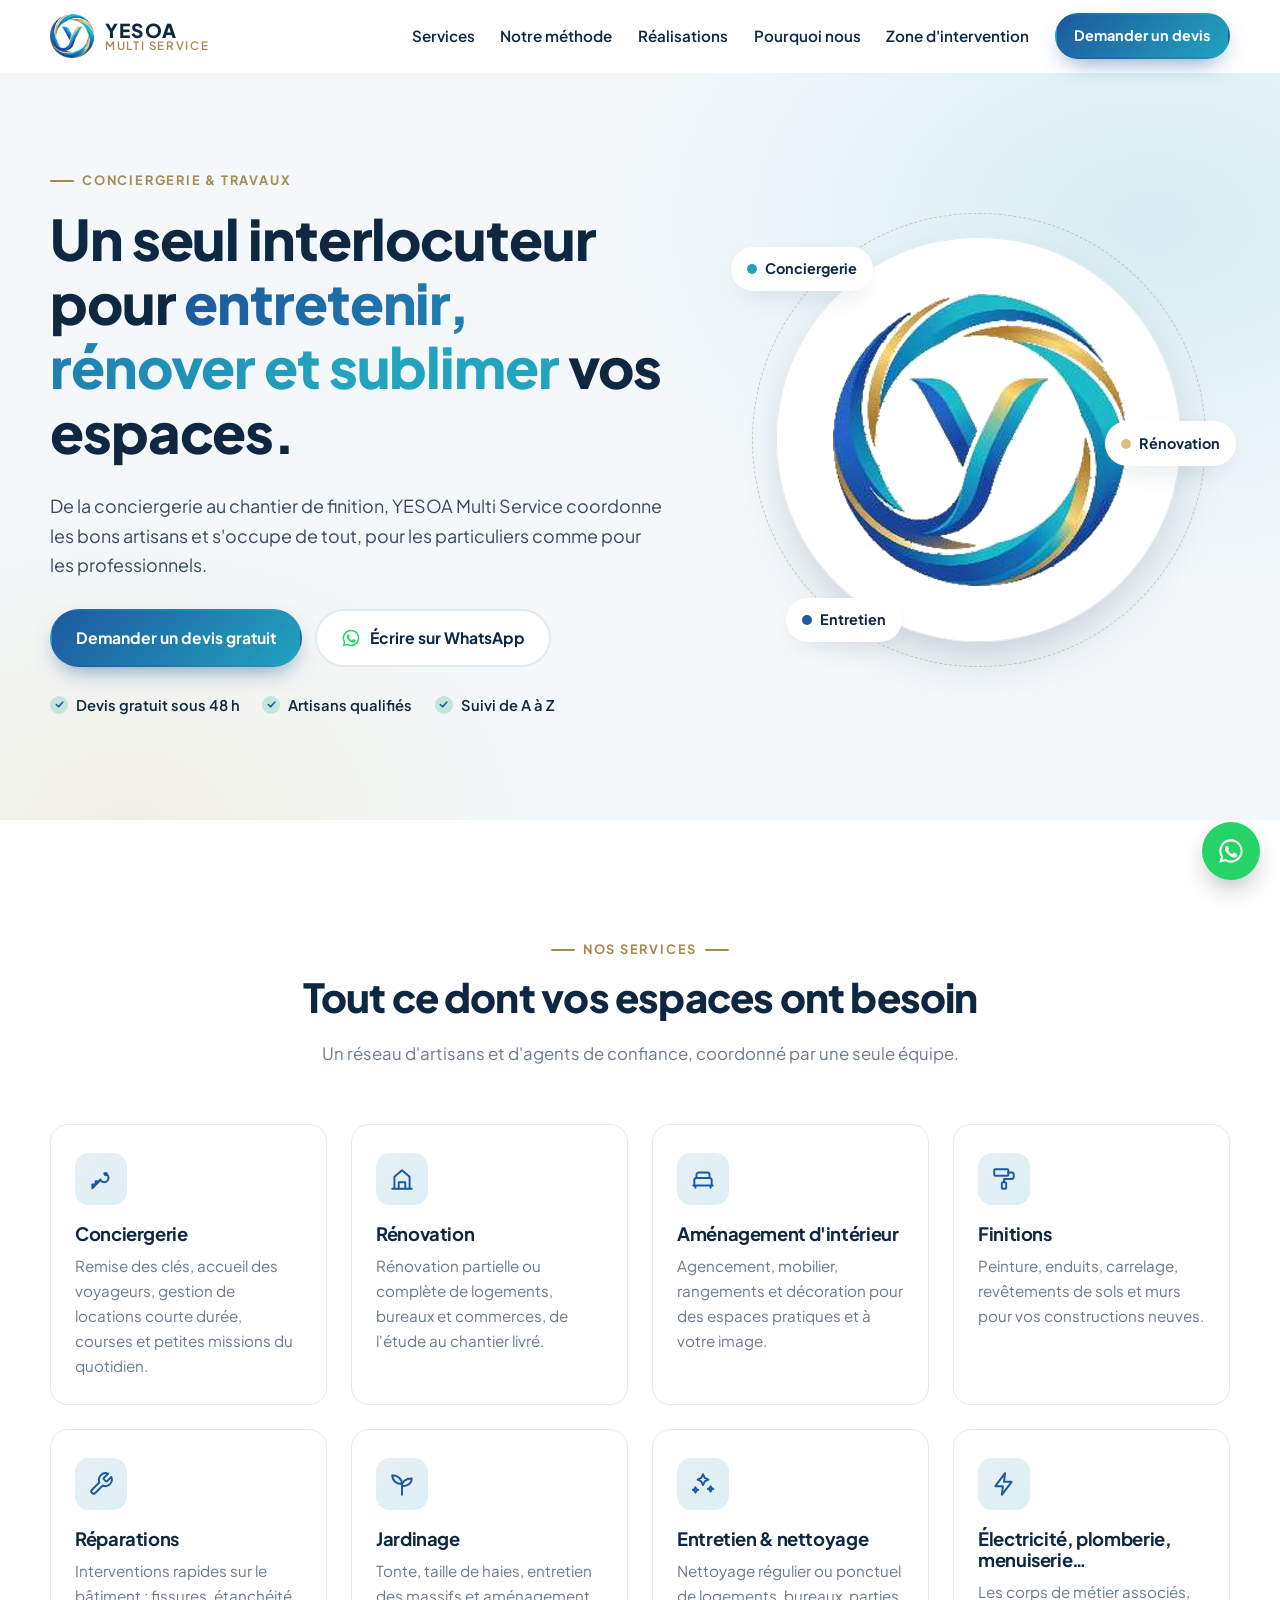
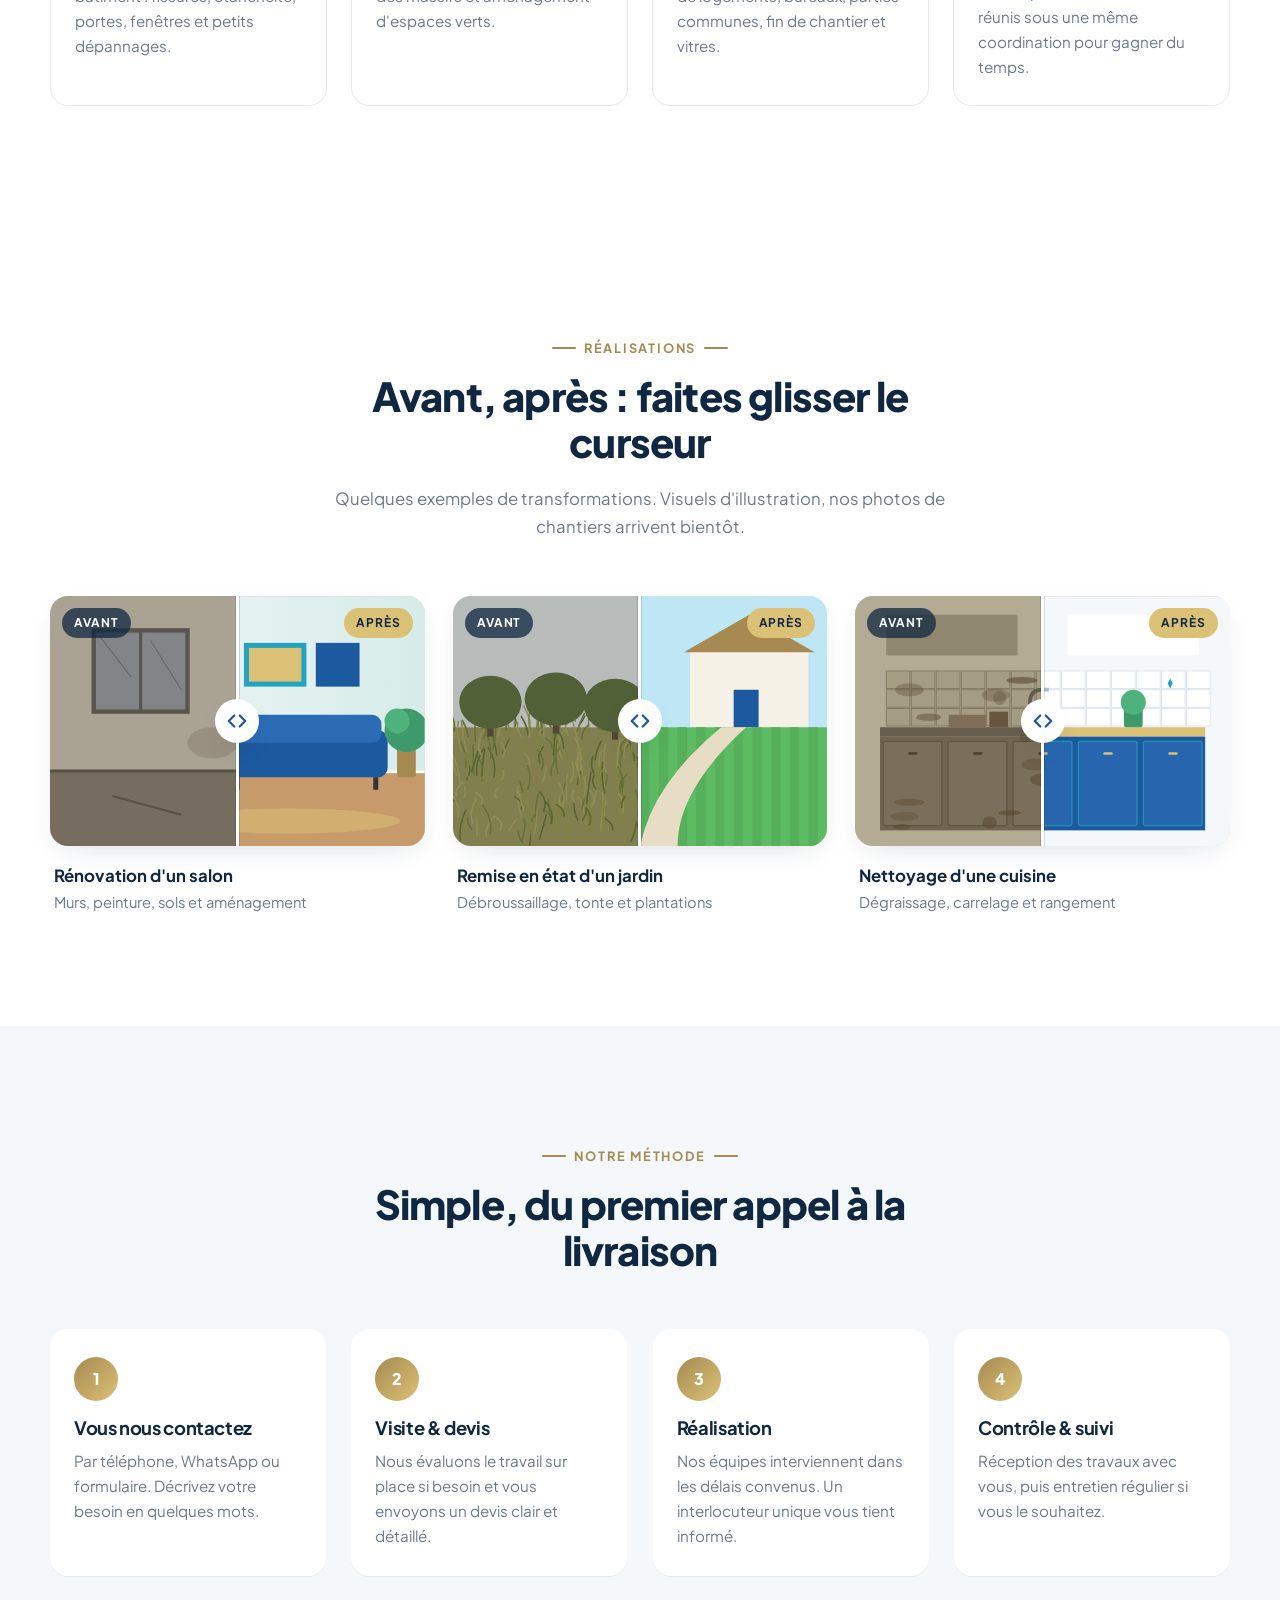
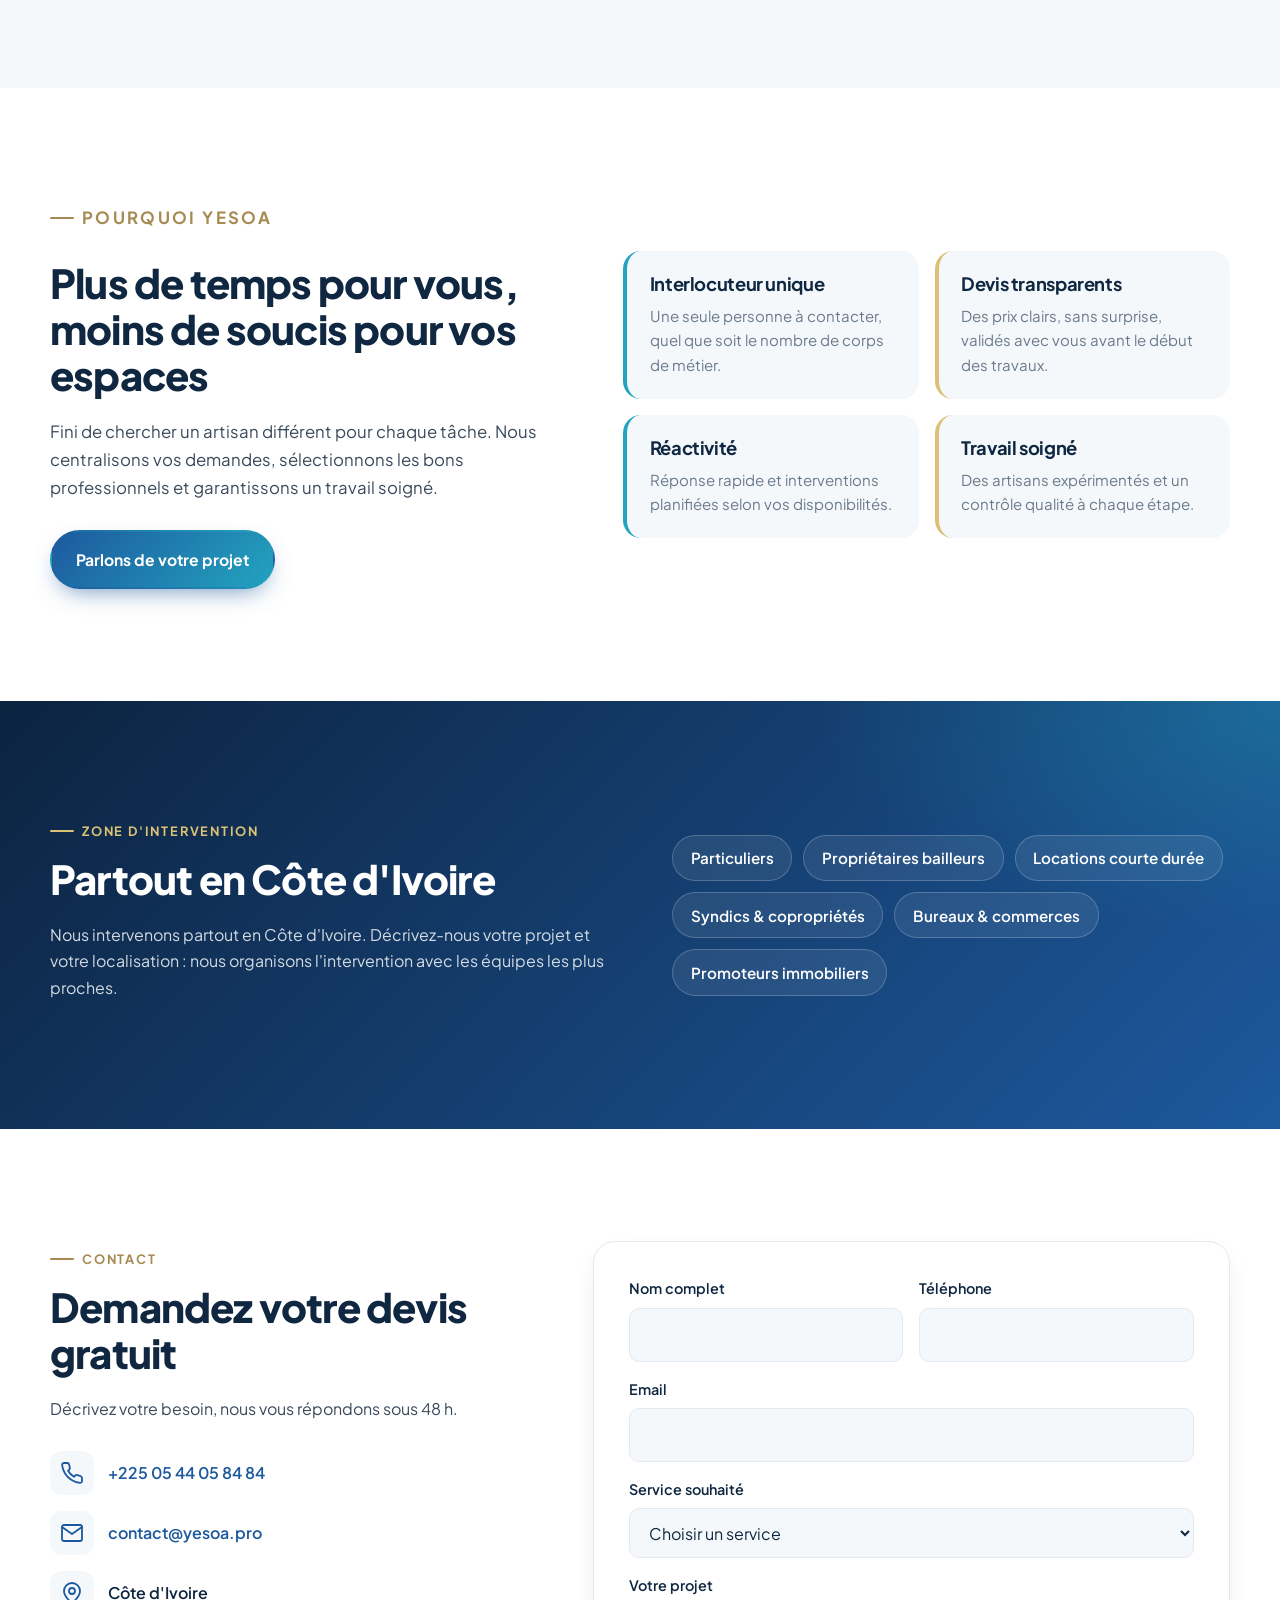
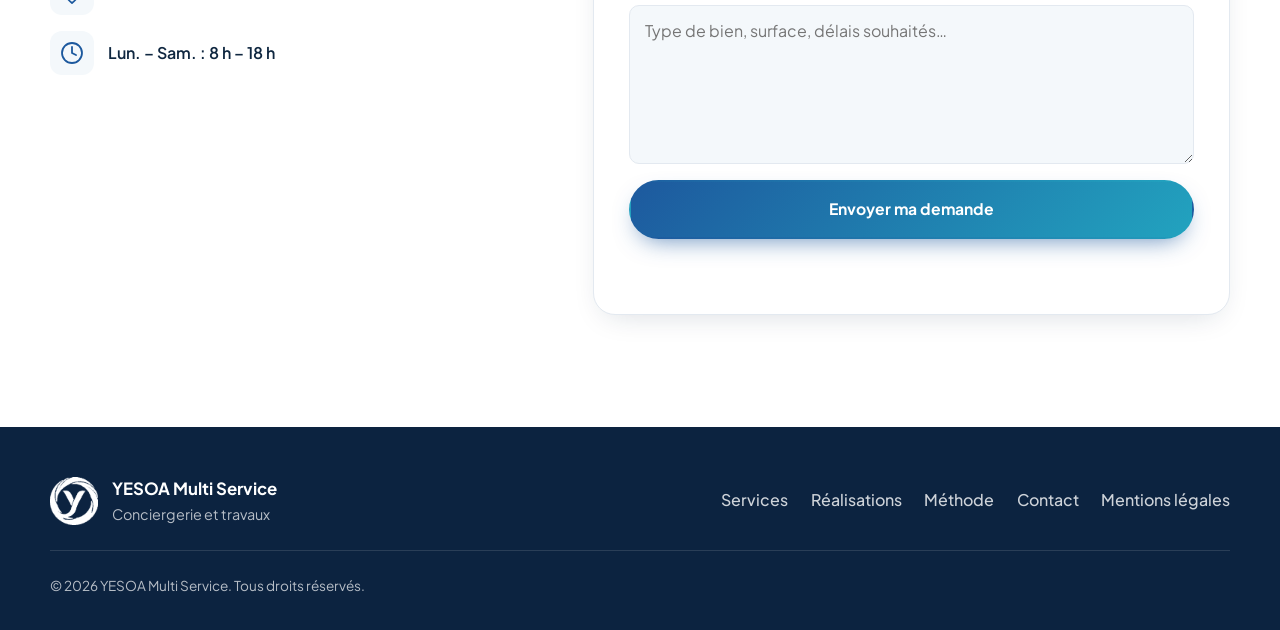
==== index.html @ 1e87798c "Site vitrine YESOA Multi Service : première version Page unique statique (services, réalisations ava" ====
<!doctype html>
<html lang="fr">
<head>
  <meta charset="utf-8">
  <meta name="viewport" content="width=device-width, initial-scale=1">
  <title>YESOA Multi Service | Conciergerie et travaux</title>
  <meta name="description" content="YESOA Multi Service : conciergerie, rénovation, aménagement d'intérieur, finitions, réparations, jardinage, entretien et nettoyage. Un seul interlocuteur pour tous vos besoins.">
  <meta name="theme-color" content="#1D599E">
  <link rel="canonical" href="https://yesoa.pro/">

  <meta property="og:type" content="website">
  <meta property="og:title" content="YESOA Multi Service | Conciergerie et travaux">
  <meta property="og:description" content="Un seul interlocuteur pour l'entretien, les travaux et la gestion de vos espaces.">
  <meta property="og:url" content="https://yesoa.pro/">
  <meta property="og:image" content="https://yesoa.pro/assets/img/og-image.jpg">
  <meta property="og:locale" content="fr_CI">

  <link rel="icon" href="assets/img/favicon.ico" sizes="any">
  <link rel="icon" type="image/png" href="assets/img/favicon-32.png" sizes="32x32">
  <link rel="apple-touch-icon" href="assets/img/apple-touch-icon-180.png">

  <link rel="preconnect" href="https://fonts.googleapis.com">
  <link rel="preconnect" href="https://fonts.gstatic.com" crossorigin>
  <link href="https://fonts.googleapis.com/css2?family=Plus+Jakarta+Sans:wght@400;500;600;700;800&display=swap" rel="stylesheet">
  <link rel="stylesheet" href="css/style.css">

  <script type="application/ld+json">
  {
    "@context": "https://schema.org",
    "@type": "HomeAndConstructionBusiness",
    "name": "YESOA Multi Service",
    "description": "Conciergerie et travaux : rénovation, aménagement d'intérieur, finitions, réparations, jardinage, entretien.",
    "url": "https://yesoa.pro/",
    "logo": "https://yesoa.pro/assets/img/logo-couleur-512.png",
    "telephone": "+225 05 44 05 84 84",
    "areaServed": { "@type": "Country", "name": "Côte d'Ivoire" },
    "address": { "@type": "PostalAddress", "addressCountry": "CI" },
    "email": "contact@yesoa.pro"
  }
  </script>
</head>
<body>
  <a class="skip-link" href="#contenu">Aller au contenu</a>

  <!-- ========== EN-TÊTE ========== -->
  <header class="site-header" id="haut">
    <div class="container header-inner">
      <a href="#haut" class="brand" aria-label="YESOA Multi Service, accueil">
        <img src="assets/img/logo-couleur-512.png" alt="" width="44" height="44">
        <span class="brand-text">
          <strong>YESOA</strong>
          <small>Multi Service</small>
        </span>
      </a>

      <button class="nav-toggle" aria-expanded="false" aria-controls="menu" aria-label="Ouvrir le menu">
        <span></span><span></span><span></span>
      </button>

      <nav id="menu" class="nav" aria-label="Navigation principale">
        <a href="#services">Services</a>
        <a href="#methode">Notre méthode</a>
        <a href="#realisations">Réalisations</a>
        <a href="#pourquoi">Pourquoi nous</a>
        <a href="#zone">Zone d'intervention</a>
        <a href="#contact" class="btn btn-primary btn-sm">Demander un devis</a>
      </nav>
    </div>
  </header>

  <main id="contenu">
    <!-- ========== HERO ========== -->
    <section class="hero">
      <div class="container hero-inner">
        <div class="hero-copy">
          <p class="eyebrow">Conciergerie &amp; travaux</p>
          <h1>Un seul interlocuteur pour <span class="accent">entretenir, rénover et sublimer</span> vos espaces.</h1>
          <p class="lead">
            De la conciergerie au chantier de finition, YESOA Multi Service coordonne
            les bons artisans et s'occupe de tout, pour les particuliers comme pour les professionnels.
          </p>
          <div class="hero-actions">
            <a href="#contact" class="btn btn-primary">Demander un devis gratuit</a>
            <a href="https://wa.me/2250544058484?text=Bonjour%20YESOA%2C%20je%20souhaite%20un%20devis." class="btn btn-ghost" target="_blank" rel="noopener">
              <svg aria-hidden="true" viewBox="0 0 24 24" width="20" height="20"><path fill="currentColor" d="M12 2a10 10 0 0 0-8.6 15.1L2 22l5-1.3A10 10 0 1 0 12 2Zm0 18.2a8.2 8.2 0 0 1-4.2-1.2l-.3-.2-3 .8.8-2.9-.2-.3A8.2 8.2 0 1 1 12 20.2Zm4.5-6.1c-.2-.1-1.5-.7-1.7-.8-.2-.1-.4-.1-.6.1l-.8 1c-.1.2-.3.2-.5.1a6.7 6.7 0 0 1-3.3-2.9c-.3-.4.2-.4.7-1.3.1-.2 0-.3 0-.4l-.8-1.8c-.2-.5-.4-.4-.6-.4h-.5a1 1 0 0 0-.7.3 3 3 0 0 0-.9 2.2 5.2 5.2 0 0 0 1.1 2.7 11.8 11.8 0 0 0 4.5 4c1.7.7 2.4.8 3.2.7.5-.1 1.5-.6 1.8-1.2.2-.6.2-1.1.1-1.2l-.5-.3Z"/></svg>
              Écrire sur WhatsApp
            </a>
          </div>
          <ul class="hero-points" aria-label="Nos engagements">
            <li>Devis gratuit sous 48 h</li>
            <li>Artisans qualifiés</li>
            <li>Suivi de A à Z</li>
          </ul>
        </div>

        <div class="hero-visual" aria-hidden="true">
          <div class="orb">
            <img src="assets/img/logo-couleur-512.png" alt="" width="320" height="320">
          </div>
          <div class="float-card fc-1">
            <span class="dot dot-teal"></span> Conciergerie
          </div>
          <div class="float-card fc-2">
            <span class="dot dot-gold"></span> Rénovation
          </div>
          <div class="float-card fc-3">
            <span class="dot dot-blue"></span> Entretien
          </div>
        </div>
      </div>
    </section>

    <!-- ========== SERVICES ========== -->
    <section class="section" id="services">
      <div class="container">
        <header class="section-head">
          <p class="eyebrow">Nos services</p>
          <h2>Tout ce dont vos espaces ont besoin</h2>
          <p>Un réseau d'artisans et d'agents de confiance, coordonné par une seule équipe.</p>
        </header>

        <div class="services-grid">
          <article class="service-card">
            <div class="icon"><svg viewBox="0 0 24 24"><path d="M15 7a4 4 0 1 1-3.5 6L4 20.5V17h3v-3h3l1.5-1.5"/><circle cx="16.5" cy="7.5" r="1"/></svg></div>
            <h3>Conciergerie</h3>
            <p>Remise des clés, accueil des voyageurs, gestion de locations courte durée, courses et petites missions du quotidien.</p>
          </article>

          <article class="service-card">
            <div class="icon"><svg viewBox="0 0 24 24"><path d="M3 21h18M5 21V10l7-6 7 6v11"/><path d="M9 21v-6h6v6"/></svg></div>
            <h3>Rénovation</h3>
            <p>Rénovation partielle ou complète de logements, bureaux et commerces, de l'étude au chantier livré.</p>
          </article>

          <article class="service-card">
            <div class="icon"><svg viewBox="0 0 24 24"><path d="M4 18v-5a2 2 0 0 1 2-2h12a2 2 0 0 1 2 2v5"/><path d="M6 11V8a2 2 0 0 1 2-2h8a2 2 0 0 1 2 2v3"/><path d="M3 18h18M5 18v2M19 18v2"/></svg></div>
            <h3>Aménagement d'intérieur</h3>
            <p>Agencement, mobilier, rangements et décoration pour des espaces pratiques et à votre image.</p>
          </article>

          <article class="service-card">
            <div class="icon"><svg viewBox="0 0 24 24"><rect x="3" y="3" width="13" height="6" rx="1"/><path d="M16 6h3a2 2 0 0 1 2 2v2a2 2 0 0 1-2 2h-7v3"/><rect x="10" y="15" width="4" height="6" rx="1"/></svg></div>
            <h3>Finitions</h3>
            <p>Peinture, enduits, carrelage, revêtements de sols et murs pour vos constructions neuves.</p>
          </article>

          <article class="service-card">
            <div class="icon"><svg viewBox="0 0 24 24"><path d="M14.7 6.3a1 1 0 0 0 0 1.4l1.6 1.6a1 1 0 0 0 1.4 0l3.8-3.8a6 6 0 0 1-7.9 7.9l-6.9 6.9a2.1 2.1 0 0 1-3-3l6.9-6.9a6 6 0 0 1 7.9-7.9Z"/></svg></div>
            <h3>Réparations</h3>
            <p>Interventions rapides sur le bâtiment : fissures, étanchéité, portes, fenêtres et petits dépannages.</p>
          </article>

          <article class="service-card">
            <div class="icon"><svg viewBox="0 0 24 24"><path d="M12 22V12"/><path d="M12 12C12 7 8 4 3 4c0 5 4 8 9 8Z"/><path d="M12 14c0-4 3-7 9-7 0 4-3 7-9 7Z"/></svg></div>
            <h3>Jardinage</h3>
            <p>Tonte, taille de haies, entretien des massifs et aménagement d'espaces verts.</p>
          </article>

          <article class="service-card">
            <div class="icon"><svg viewBox="0 0 24 24"><path d="M12 3l1.6 3.4L17 8l-3.4 1.6L12 13l-1.6-3.4L7 8l3.4-1.6Z"/><path d="M19 14l.8 1.7 1.7.8-1.7.8L19 19l-.8-1.7-1.7-.8 1.7-.8Z"/><path d="M5 15l.8 1.7 1.7.8-1.7.8L5 20l-.8-1.7-1.7-.8 1.7-.8Z"/></svg></div>
            <h3>Entretien &amp; nettoyage</h3>
            <p>Nettoyage régulier ou ponctuel de logements, bureaux, parties communes, fin de chantier et vitres.</p>
          </article>

          <article class="service-card">
            <div class="icon"><svg viewBox="0 0 24 24"><path d="M13 2 4 14h7l-1 8 9-12h-7Z"/></svg></div>
            <h3>Électricité, plomberie, menuiserie…</h3>
            <p>Les corps de métier associés, réunis sous une même coordination pour gagner du temps.</p>
          </article>
        </div>
      </div>
    </section>

    <!-- ========== RÉALISATIONS (avant / après) ========== -->
    <!-- TODO : remplacer les visuels temporaires (assets/img/realisations) par de vraies photos avant/après -->
    <section class="section" id="realisations">
      <div class="container">
        <header class="section-head">
          <p class="eyebrow">Réalisations</p>
          <h2>Avant, après : faites glisser le curseur</h2>
          <p>Quelques exemples de transformations. Visuels d'illustration, nos photos de chantiers arrivent bientôt.</p>
        </header>
        <div class="ba-grid">
          <figure class="ba">
            <div class="ba-frame" style="--pos: 50%">
              <img src="assets/img/realisations/salon-avant.svg" alt="Avant : salon défraîchi aux murs fissurés" width="1200" height="800" loading="lazy">
              <img class="ba-after" src="assets/img/realisations/salon-apres.svg" alt="Après : salon rénové, lumineux et meublé" width="1200" height="800" loading="lazy">
              <span class="ba-tag ba-tag-before">Avant</span>
              <span class="ba-tag ba-tag-after">Après</span>
              <span class="ba-handle" aria-hidden="true"></span>
              <input class="ba-range" type="range" min="0" max="100" value="50" aria-label="Comparer avant et après : Rénovation d'un salon">
            </div>
            <figcaption><strong>Rénovation d'un salon</strong><span>Murs, peinture, sols et aménagement</span></figcaption>
          </figure>
          <figure class="ba">
            <div class="ba-frame" style="--pos: 50%">
              <img src="assets/img/realisations/jardin-avant.svg" alt="Avant : jardin envahi par les herbes hautes" width="1200" height="800" loading="lazy">
              <img class="ba-after" src="assets/img/realisations/jardin-apres.svg" alt="Après : jardin entretenu avec pelouse et massifs" width="1200" height="800" loading="lazy">
              <span class="ba-tag ba-tag-before">Avant</span>
              <span class="ba-tag ba-tag-after">Après</span>
              <span class="ba-handle" aria-hidden="true"></span>
              <input class="ba-range" type="range" min="0" max="100" value="50" aria-label="Comparer avant et après : Remise en état d'un jardin">
            </div>
            <figcaption><strong>Remise en état d'un jardin</strong><span>Débroussaillage, tonte et plantations</span></figcaption>
          </figure>
          <figure class="ba">
            <div class="ba-frame" style="--pos: 50%">
              <img src="assets/img/realisations/cuisine-avant.svg" alt="Avant : cuisine sale et encombrée" width="1200" height="800" loading="lazy">
              <img class="ba-after" src="assets/img/realisations/cuisine-apres.svg" alt="Après : cuisine propre et rangée" width="1200" height="800" loading="lazy">
              <span class="ba-tag ba-tag-before">Avant</span>
              <span class="ba-tag ba-tag-after">Après</span>
              <span class="ba-handle" aria-hidden="true"></span>
              <input class="ba-range" type="range" min="0" max="100" value="50" aria-label="Comparer avant et après : Nettoyage d'une cuisine">
            </div>
            <figcaption><strong>Nettoyage d'une cuisine</strong><span>Dégraissage, carrelage et rangement</span></figcaption>
          </figure>
        </div>
      </div>
    </section>

    <!-- ========== MÉTHODE ========== -->
    <section class="section section-tint" id="methode">
      <div class="container">
        <header class="section-head">
          <p class="eyebrow">Notre méthode</p>
          <h2>Simple, du premier appel à la livraison</h2>
        </header>

        <ol class="steps">
          <li>
            <span class="step-num">1</span>
            <h3>Vous nous contactez</h3>
            <p>Par téléphone, WhatsApp ou formulaire. Décrivez votre besoin en quelques mots.</p>
          </li>
          <li>
            <span class="step-num">2</span>
            <h3>Visite &amp; devis</h3>
            <p>Nous évaluons le travail sur place si besoin et vous envoyons un devis clair et détaillé.</p>
          </li>
          <li>
            <span class="step-num">3</span>
            <h3>Réalisation</h3>
            <p>Nos équipes interviennent dans les délais convenus. Un interlocuteur unique vous tient informé.</p>
          </li>
          <li>
            <span class="step-num">4</span>
            <h3>Contrôle &amp; suivi</h3>
            <p>Réception des travaux avec vous, puis entretien régulier si vous le souhaitez.</p>
          </li>
        </ol>
      </div>
    </section>

    <!-- ========== POURQUOI NOUS ========== -->
    <section class="section" id="pourquoi">
      <div class="container why">
        <div class="why-copy">
          <p class="eyebrow">Pourquoi YESOA</p>
          <h2>Plus de temps pour vous, moins de soucis pour vos espaces</h2>
          <p>
            Fini de chercher un artisan différent pour chaque tâche. Nous centralisons vos demandes,
            sélectionnons les bons professionnels et garantissons un travail soigné.
          </p>
          <a href="#contact" class="btn btn-primary">Parlons de votre projet</a>
        </div>
        <ul class="why-list">
          <li>
            <h3>Interlocuteur unique</h3>
            <p>Une seule personne à contacter, quel que soit le nombre de corps de métier.</p>
          </li>
          <li>
            <h3>Devis transparents</h3>
            <p>Des prix clairs, sans surprise, validés avec vous avant le début des travaux.</p>
          </li>
          <li>
            <h3>Réactivité</h3>
            <p>Réponse rapide et interventions planifiées selon vos disponibilités.</p>
          </li>
          <li>
            <h3>Travail soigné</h3>
            <p>Des artisans expérimentés et un contrôle qualité à chaque étape.</p>
          </li>
        </ul>
      </div>
    </section>

    <!-- ========== ZONE ========== -->
    <section class="section section-dark" id="zone">
      <div class="container zone">
        <div>
          <p class="eyebrow eyebrow-light">Zone d'intervention</p>
          <h2>Partout en Côte d'Ivoire</h2>
          <p>
            Nous intervenons partout en Côte d'Ivoire. Décrivez-nous votre projet et votre localisation :
            nous organisons l'intervention avec les équipes les plus proches.
          </p>
        </div>
        <ul class="zone-tags" aria-label="Clients">
          <li>Particuliers</li>
          <li>Propriétaires bailleurs</li>
          <li>Locations courte durée</li>
          <li>Syndics &amp; copropriétés</li>
          <li>Bureaux &amp; commerces</li>
          <li>Promoteurs immobiliers</li>
        </ul>
      </div>
    </section>

    <!-- ========== CONTACT ========== -->
    <section class="section" id="contact">
      <div class="container contact">
        <div class="contact-info">
          <p class="eyebrow">Contact</p>
          <h2>Demandez votre devis gratuit</h2>
          <p>Décrivez votre besoin, nous vous répondons sous 48 h.</p>
          <ul class="contact-list">
            <li>
              <svg aria-hidden="true" viewBox="0 0 24 24"><path d="M22 16.9v3a2 2 0 0 1-2.2 2 19.8 19.8 0 0 1-8.6-3.1 19.5 19.5 0 0 1-6-6A19.8 19.8 0 0 1 2.1 4.2 2 2 0 0 1 4.1 2h3a2 2 0 0 1 2 1.7c.1.9.4 1.8.7 2.7a2 2 0 0 1-.5 2.1L8 9.8a16 16 0 0 0 6 6l1.3-1.3a2 2 0 0 1 2.1-.4c.9.3 1.8.6 2.7.7a2 2 0 0 1 1.7 2Z"/></svg>
              <a href="tel:+2250544058484">+225 05 44 05 84 84</a>
            </li>
            <li>
              <svg aria-hidden="true" viewBox="0 0 24 24"><rect x="2" y="4" width="20" height="16" rx="2"/><path d="m22 6-10 7L2 6"/></svg>
              <a href="mailto:contact@yesoa.pro">contact@yesoa.pro</a>
            </li>
            <li>
              <svg aria-hidden="true" viewBox="0 0 24 24"><path d="M20 10c0 6-8 12-8 12s-8-6-8-12a8 8 0 0 1 16 0Z"/><circle cx="12" cy="10" r="3"/></svg>
              <span>Côte d'Ivoire</span>
            </li>
            <li>
              <svg aria-hidden="true" viewBox="0 0 24 24"><circle cx="12" cy="12" r="10"/><path d="M12 6v6l4 2"/></svg>
              <span>Lun. – Sam. : 8 h – 18 h</span>
            </li>
          </ul>
        </div>

        <!-- Formulaire Web3Forms : remplacer VOTRE_CLE_WEB3FORMS par la clé reçue sur https://web3forms.com -->
        <form class="contact-form" action="https://api.web3forms.com/submit" method="POST" novalidate>
          <input type="hidden" name="access_key" value="VOTRE_CLE_WEB3FORMS">
          <input type="hidden" name="subject" value="Nouvelle demande de devis - yesoa.pro">
          <input type="hidden" name="from_name" value="Site yesoa.pro">
          <div class="field-row">
            <div class="field">
              <label for="nom">Nom complet</label>
              <input id="nom" name="nom" type="text" autocomplete="name" required>
            </div>
            <div class="field">
              <label for="tel">Téléphone</label>
              <input id="tel" name="telephone" type="tel" autocomplete="tel" required>
            </div>
          </div>
          <div class="field">
            <label for="email">Email</label>
            <input id="email" name="email" type="email" autocomplete="email" required>
          </div>
          <div class="field">
            <label for="service">Service souhaité</label>
            <select id="service" name="service" required>
              <option value="">Choisir un service</option>
              <option>Conciergerie</option>
              <option>Rénovation</option>
              <option>Aménagement d'intérieur</option>
              <option>Finitions</option>
              <option>Réparations</option>
              <option>Jardinage</option>
              <option>Entretien &amp; nettoyage</option>
              <option>Électricité / plomberie / menuiserie</option>
              <option>Autre</option>
            </select>
          </div>
          <div class="field">
            <label for="message">Votre projet</label>
            <textarea id="message" name="message" rows="5" required placeholder="Type de bien, surface, délais souhaités…"></textarea>
          </div>
          <input type="checkbox" name="botcheck" class="hp" tabindex="-1" autocomplete="off" aria-hidden="true">
          <button type="submit" class="btn btn-primary btn-block">Envoyer ma demande</button>
          <p class="form-status" role="status" aria-live="polite"></p>
        </form>
      </div>
    </section>
  </main>

  <!-- ========== PIED DE PAGE ========== -->
  <footer class="site-footer">
    <div class="container footer-inner">
      <div class="footer-brand">
        <img src="assets/img/logo-blanc-512.png" alt="" width="48" height="48">
        <div>
          <strong>YESOA Multi Service</strong>
          <p>Conciergerie et travaux</p>
        </div>
      </div>
      <nav class="footer-nav" aria-label="Liens de pied de page">
        <a href="#services">Services</a>
        <a href="#realisations">Réalisations</a>
        <a href="#methode">Méthode</a>
        <a href="#contact">Contact</a>
        <a href="mentions-legales.html">Mentions légales</a>
      </nav>
      <p class="copyright">© <span id="annee">2026</span> YESOA Multi Service. Tous droits réservés.</p>
    </div>
  </footer>

  <a href="https://wa.me/2250544058484?text=Bonjour%20YESOA%2C%20je%20souhaite%20un%20devis." class="wa-float" target="_blank" rel="noopener" aria-label="Nous écrire sur WhatsApp">
    <svg aria-hidden="true" viewBox="0 0 24 24" width="28" height="28"><path fill="currentColor" d="M12 2a10 10 0 0 0-8.6 15.1L2 22l5-1.3A10 10 0 1 0 12 2Zm0 18.2a8.2 8.2 0 0 1-4.2-1.2l-.3-.2-3 .8.8-2.9-.2-.3A8.2 8.2 0 1 1 12 20.2Zm4.5-6.1c-.2-.1-1.5-.7-1.7-.8-.2-.1-.4-.1-.6.1l-.8 1c-.1.2-.3.2-.5.1a6.7 6.7 0 0 1-3.3-2.9c-.3-.4.2-.4.7-1.3.1-.2 0-.3 0-.4l-.8-1.8c-.2-.5-.4-.4-.6-.4h-.5a1 1 0 0 0-.7.3 3 3 0 0 0-.9 2.2 5.2 5.2 0 0 0 1.1 2.7 11.8 11.8 0 0 0 4.5 4c1.7.7 2.4.8 3.2.7.5-.1 1.5-.6 1.8-1.2.2-.6.2-1.1.1-1.2l-.5-.3Z"/></svg>
  </a>

  <script src="js/main.js" defer></script>
</body>
</html>
---- css/style.css ----
/* =========================================================
   YESOA Multi Service — feuille de style
   Couleurs issues du kit logo (LISEZ-MOI.txt)
   ========================================================= */

:root {
  --blue: #1D599E;
  --blue-700: #164a85;
  --teal: #22A3BF;
  --gold: #DBC176;
  --gold-dark: #A68A52;
  --mint: #C2E6DA;

  --ink: #0F2740;
  --text: #3A4A5C;
  --muted: #6B7A8C;
  --line: #E3E9F0;
  --bg: #FFFFFF;
  --bg-soft: #F4F8FB;
  --navy: #0C2340;

  --radius: 18px;
  --radius-sm: 10px;
  --shadow: 0 10px 30px -12px rgba(15, 39, 64, .18);
  --shadow-lg: 0 24px 60px -20px rgba(15, 39, 64, .28);

  --container: 1180px;
  --gutter: clamp(16px, 4vw, 32px);
  --section-y: clamp(64px, 9vw, 112px);

  --font: "Plus Jakarta Sans", system-ui, -apple-system, "Segoe UI", Roboto, sans-serif;
}

/* ---------- Base ---------- */
*, *::before, *::after { box-sizing: border-box; }
html { scroll-behavior: smooth; scroll-padding-top: 84px; }
@media (prefers-reduced-motion: reduce) {
  html { scroll-behavior: auto; }
  *, *::before, *::after { animation: none !important; transition: none !important; }
}
body {
  margin: 0;
  font-family: var(--font);
  font-size: 1rem;
  line-height: 1.65;
  color: var(--text);
  background: var(--bg);
  -webkit-font-smoothing: antialiased;
}
img, svg { display: block; max-width: 100%; }
a { color: var(--blue); text-decoration: none; }
a:hover { color: var(--teal); }
h1, h2, h3 { color: var(--ink); line-height: 1.15; margin: 0 0 .5em; letter-spacing: -.02em; }
h1 { font-size: clamp(2.1rem, 4.6vw, 3.5rem); font-weight: 800; }
h2 { font-size: clamp(1.7rem, 3.2vw, 2.5rem); font-weight: 800; }
h3 { font-size: 1.15rem; font-weight: 700; }
p { margin: 0 0 1rem; }
ul, ol { margin: 0; padding: 0; list-style: none; }
:focus-visible { outline: 3px solid var(--teal); outline-offset: 3px; border-radius: 6px; }

.container { width: min(100% - 2 * var(--gutter), var(--container)); margin-inline: auto; }

.skip-link {
  position: absolute; left: 1rem; top: -100px; z-index: 100;
  background: var(--ink); color: #fff; padding: .6rem 1rem; border-radius: var(--radius-sm);
}
.skip-link:focus { top: 1rem; color: #fff; }

.eyebrow {
  display: inline-flex; align-items: center; gap: .5rem;
  font-size: .8rem; font-weight: 700; letter-spacing: .14em; text-transform: uppercase;
  color: var(--gold-dark); margin-bottom: .9rem;
}
.eyebrow::before { content: ""; width: 24px; height: 2px; background: currentColor; border-radius: 2px; }
.eyebrow-light { color: var(--gold); }
.accent {
  background: linear-gradient(100deg, var(--blue) 0%, var(--teal) 70%);
  -webkit-background-clip: text; background-clip: text; color: transparent;
}

/* ---------- Boutons ---------- */
.btn {
  display: inline-flex; align-items: center; justify-content: center; gap: .55rem;
  padding: .9rem 1.5rem; border-radius: 999px; border: 2px solid transparent;
  font: inherit; font-weight: 700; font-size: .98rem; cursor: pointer;
  transition: transform .2s ease, box-shadow .2s ease, background-color .2s ease, color .2s ease;
}
.btn:hover { transform: translateY(-2px); }
.btn-primary {
  background: linear-gradient(135deg, var(--blue), var(--teal));
  color: #fff; box-shadow: 0 10px 24px -10px rgba(29, 89, 158, .7);
}
.btn-primary:hover { color: #fff; box-shadow: 0 14px 30px -10px rgba(29, 89, 158, .8); }
.btn-ghost { background: #fff; color: var(--ink); border-color: var(--line); }
.btn-ghost:hover { border-color: var(--teal); color: var(--ink); }
.btn-ghost svg { color: #25D366; }
.btn-sm { padding: .6rem 1.1rem; font-size: .9rem; }
.btn-block { width: 100%; }

/* ---------- En-tête ---------- */
.site-header {
  position: sticky; top: 0; z-index: 50;
  background: rgba(255, 255, 255, .86);
  backdrop-filter: saturate(160%) blur(12px);
  border-bottom: 1px solid transparent;
  transition: border-color .2s, box-shadow .2s;
}
.site-header.is-scrolled { border-color: var(--line); box-shadow: 0 6px 20px -16px rgba(15, 39, 64, .4); }
.header-inner { display: flex; align-items: center; justify-content: space-between; height: 72px; }
.brand { display: flex; align-items: center; gap: .7rem; color: var(--ink); }
.brand:hover { color: var(--ink); }
.brand img { width: 44px; height: 44px; }
.brand-text { display: flex; flex-direction: column; line-height: 1.05; }
.brand-text strong { font-size: 1.2rem; font-weight: 800; letter-spacing: .06em; }
.brand-text small { font-size: .72rem; font-weight: 600; color: var(--gold-dark); letter-spacing: .14em; text-transform: uppercase; }

.nav { display: flex; align-items: center; gap: 1.6rem; }
.nav a:not(.btn) { color: var(--ink); font-weight: 600; font-size: .95rem; position: relative; }
.nav a:not(.btn)::after {
  content: ""; position: absolute; left: 0; right: 0; bottom: -4px; height: 2px;
  background: var(--teal); transform: scaleX(0); transition: transform .2s;
}
.nav a:not(.btn):hover::after { transform: scaleX(1); }

.nav-toggle {
  display: none; width: 44px; height: 44px; border: 0; background: transparent; cursor: pointer;
  flex-direction: column; justify-content: center; align-items: center; gap: 5px;
}
.nav-toggle span { width: 22px; height: 2px; background: var(--ink); border-radius: 2px; transition: transform .25s, opacity .25s; }
.nav-toggle[aria-expanded="true"] span:nth-child(1) { transform: translateY(7px) rotate(45deg); }
.nav-toggle[aria-expanded="true"] span:nth-child(2) { opacity: 0; }
.nav-toggle[aria-expanded="true"] span:nth-child(3) { transform: translateY(-7px) rotate(-45deg); }

@media (max-width: 920px) {
  .nav-toggle { display: flex; }
  .nav {
    position: absolute; top: 72px; left: 0; right: 0;
    flex-direction: column; align-items: stretch; gap: 0;
    background: #fff; border-bottom: 1px solid var(--line);
    padding: .5rem var(--gutter) 1.25rem;
    box-shadow: var(--shadow);
    display: none;
  }
  .nav.is-open { display: flex; }
  .nav a:not(.btn) { padding: .85rem 0; border-bottom: 1px solid var(--line); }
  .nav a:not(.btn)::after { display: none; }
  .nav .btn { margin-top: 1rem; }
}

/* ---------- Hero ---------- */
.hero {
  position: relative; overflow: hidden;
  padding: clamp(48px, 7vw, 96px) 0 clamp(64px, 8vw, 110px);
  background:
    radial-gradient(60% 70% at 90% 20%, rgba(34, 163, 191, .14), transparent 70%),
    radial-gradient(50% 60% at 10% 100%, rgba(219, 193, 118, .16), transparent 70%),
    var(--bg-soft);
}
.hero-inner { display: grid; grid-template-columns: 1.1fr .9fr; gap: clamp(32px, 5vw, 64px); align-items: center; }
.lead { font-size: clamp(1.05rem, 1.4vw, 1.18rem); color: var(--text); max-width: 56ch; }
.hero-actions { display: flex; flex-wrap: wrap; gap: .8rem; margin: 1.8rem 0 1.6rem; }
.hero-points { display: flex; flex-wrap: wrap; gap: .6rem 1.4rem; }
.hero-points li { display: flex; align-items: center; gap: .5rem; font-weight: 600; font-size: .92rem; color: var(--ink); }
.hero-points li::before {
  content: ""; width: 18px; height: 18px; border-radius: 50%; flex: none;
  background: var(--mint) url("data:image/svg+xml,%3Csvg xmlns='http://www.w3.org/2000/svg' viewBox='0 0 24 24' fill='none' stroke='%231D599E' stroke-width='3.5' stroke-linecap='round' stroke-linejoin='round'%3E%3Cpath d='m5 12 5 5 9-10'/%3E%3C/svg%3E") center / 11px no-repeat;
}

.hero-visual { position: relative; aspect-ratio: 1; max-width: 460px; justify-self: center; width: 100%; }
.orb {
  position: absolute; inset: 6%;
  border-radius: 50%;
  background: #fff;
  box-shadow: var(--shadow-lg), inset 0 0 0 1px var(--line);
  display: grid; place-items: center;
}
.orb::before {
  content: ""; position: absolute; inset: -6%; border-radius: 50%;
  border: 1.5px dashed rgba(166, 138, 82, .45);
  animation: spin 60s linear infinite;
}
.orb img { width: 72%; height: auto; animation: float 6s ease-in-out infinite; }
.float-card {
  position: absolute; display: flex; align-items: center; gap: .55rem;
  background: #fff; color: var(--ink); font-weight: 700; font-size: .9rem;
  padding: .65rem 1rem; border-radius: 999px; box-shadow: var(--shadow);
  animation: float 7s ease-in-out infinite;
}
.fc-1 { top: 8%; left: -4%; }
.fc-2 { top: 46%; right: -6%; animation-delay: -2s; }
.fc-3 { bottom: 6%; left: 8%; animation-delay: -4s; }
.dot { width: 10px; height: 10px; border-radius: 50%; }
.dot-teal { background: var(--teal); }
.dot-gold { background: var(--gold); }
.dot-blue { background: var(--blue); }

@keyframes float { 0%, 100% { transform: translateY(0); } 50% { transform: translateY(-10px); } }
@keyframes spin { to { transform: rotate(360deg); } }

@media (max-width: 920px) {
  .hero-inner { grid-template-columns: 1fr; }
  .hero-visual { max-width: 340px; order: -1; }
}
@media (max-width: 480px) {
  .hero-visual { max-width: 260px; }
  .float-card { font-size: .78rem; padding: .5rem .8rem; }
  .fc-1 { left: -6%; }
  .fc-2 { right: -8%; }
  .hero-actions .btn { width: 100%; }
}

/* ---------- Sections ---------- */
.section { padding: var(--section-y) 0; }
.section-tint { background: var(--bg-soft); }
.section-head { max-width: 680px; margin: 0 auto clamp(36px, 5vw, 56px); text-align: center; }
.section-head .eyebrow::after { content: ""; width: 24px; height: 2px; background: currentColor; border-radius: 2px; }
.section-head p:last-child { color: var(--muted); font-size: 1.05rem; }

/* ---------- Services ---------- */
.services-grid {
  display: grid; gap: clamp(16px, 2vw, 24px);
  grid-template-columns: repeat(auto-fill, minmax(min(100%, 250px), 1fr));
}
.service-card {
  position: relative; padding: 1.75rem 1.5rem 1.6rem;
  background: #fff; border: 1px solid var(--line); border-radius: var(--radius);
  transition: transform .25s ease, box-shadow .25s ease, border-color .25s ease;
  overflow: hidden;
}
.service-card::after {
  content: ""; position: absolute; left: 0; right: 0; top: 0; height: 3px;
  background: linear-gradient(90deg, var(--blue), var(--teal), var(--gold));
  transform: scaleX(0); transform-origin: left; transition: transform .35s ease;
}
.service-card:hover { transform: translateY(-4px); box-shadow: var(--shadow); border-color: transparent; }
.service-card:hover::after { transform: scaleX(1); }
.service-card p { color: var(--muted); font-size: .95rem; margin: 0; }
.icon {
  width: 52px; height: 52px; border-radius: 14px; margin-bottom: 1.1rem;
  display: grid; place-items: center;
  background: linear-gradient(135deg, rgba(29, 89, 158, .1), rgba(34, 163, 191, .16));
  color: var(--blue);
}
.icon svg, .contact-list svg {
  width: 26px; height: 26px; fill: none; stroke: currentColor;
  stroke-width: 1.8; stroke-linecap: round; stroke-linejoin: round;
}

/* ---------- Étapes ---------- */
.steps { display: grid; grid-template-columns: repeat(4, 1fr); gap: clamp(16px, 2vw, 28px); counter-reset: step; }
.steps li { position: relative; background: #fff; border-radius: var(--radius); padding: 1.75rem 1.5rem; box-shadow: 0 1px 0 var(--line); }
.steps p { color: var(--muted); font-size: .95rem; margin: 0; }
.step-num {
  display: grid; place-items: center; width: 44px; height: 44px; border-radius: 50%;
  margin-bottom: 1rem; font-weight: 800; color: #fff;
  background: linear-gradient(135deg, var(--gold-dark), var(--gold));
}
@media (max-width: 920px) { .steps { grid-template-columns: repeat(2, 1fr); } }
@media (max-width: 560px) { .steps { grid-template-columns: 1fr; } }

/* ---------- Pourquoi ---------- */
.why { display: grid; grid-template-columns: .9fr 1.1fr; gap: clamp(32px, 6vw, 80px); align-items: center; }
.why-copy p { font-size: 1.05rem; margin-bottom: 1.8rem; }
.why-list { display: grid; grid-template-columns: repeat(2, 1fr); gap: 1rem; }
.why-list li {
  padding: 1.4rem 1.4rem 1.3rem; border-radius: var(--radius);
  background: var(--bg-soft); border-left: 4px solid var(--teal);
}
.why-list li:nth-child(2n) { border-left-color: var(--gold); }
.why-list p { margin: 0; color: var(--muted); font-size: .94rem; }
@media (max-width: 920px) { .why { grid-template-columns: 1fr; } }
@media (max-width: 560px) { .why-list { grid-template-columns: 1fr; } }

/* ---------- Zone ---------- */
.section-dark {
  background:
    radial-gradient(60% 90% at 100% 0%, rgba(34, 163, 191, .35), transparent 60%),
    linear-gradient(135deg, var(--navy), var(--blue));
  color: rgba(255, 255, 255, .82);
}
.section-dark h2 { color: #fff; }
.zone { display: grid; grid-template-columns: 1fr 1fr; gap: clamp(32px, 5vw, 64px); align-items: center; }
.zone-tags { display: flex; flex-wrap: wrap; gap: .7rem; }
.zone-tags li {
  padding: .6rem 1.1rem; border-radius: 999px; font-weight: 600; font-size: .95rem; color: #fff;
  background: rgba(255, 255, 255, .08); border: 1px solid rgba(255, 255, 255, .2);
}
@media (max-width: 820px) { .zone { grid-template-columns: 1fr; } }

/* ---------- Contact ---------- */
.contact { display: grid; grid-template-columns: .85fr 1.15fr; gap: clamp(32px, 6vw, 72px); align-items: start; }
.contact-list { display: grid; gap: 1rem; margin-top: 1.8rem; }
.contact-list li { display: flex; align-items: center; gap: .9rem; color: var(--ink); font-weight: 600; }
.contact-list svg {
  width: 44px; height: 44px; padding: 10px; flex: none; border-radius: 12px;
  background: var(--bg-soft); color: var(--blue);
}
.contact-form {
  background: #fff; border: 1px solid var(--line); border-radius: calc(var(--radius) + 4px);
  padding: clamp(1.4rem, 3vw, 2.2rem); box-shadow: var(--shadow);
}
.field-row { display: grid; grid-template-columns: 1fr 1fr; gap: 1rem; }
.field { display: flex; flex-direction: column; gap: .4rem; margin-bottom: 1rem; }
.field label { font-weight: 600; font-size: .9rem; color: var(--ink); }
.field input, .field select, .field textarea {
  font: inherit; color: var(--ink); width: 100%;
  padding: .8rem .95rem; border: 1.5px solid var(--line); border-radius: var(--radius-sm);
  background: var(--bg-soft); transition: border-color .2s, background-color .2s, box-shadow .2s;
}
.field textarea { resize: vertical; min-height: 120px; }
.field input:focus, .field select:focus, .field textarea:focus {
  outline: none; border-color: var(--teal); background: #fff; box-shadow: 0 0 0 4px rgba(34, 163, 191, .15);
}
.field.has-error input, .field.has-error select, .field.has-error textarea { border-color: #C2413A; }
.hp { position: absolute; left: -9999px; }
.form-status { margin: 1rem 0 0; font-weight: 600; text-align: center; min-height: 1.5em; }
.form-status.ok { color: #1E8A5A; }
.form-status.err { color: #C2413A; }
@media (max-width: 920px) { .contact { grid-template-columns: 1fr; } }
@media (max-width: 520px) { .field-row { grid-template-columns: 1fr; gap: 0; } }

/* ---------- Pied de page ---------- */
.site-footer { background: var(--navy); color: rgba(255, 255, 255, .7); padding: 48px 0 32px; }
.footer-inner { display: grid; grid-template-columns: 1fr auto; gap: 1.5rem 2rem; align-items: center; }
.footer-brand { display: flex; align-items: center; gap: .9rem; }
.footer-brand strong { color: #fff; font-size: 1.05rem; }
.footer-brand p { margin: 0; font-size: .9rem; }
.footer-nav { display: flex; flex-wrap: wrap; gap: 1.4rem; }
.footer-nav a { color: rgba(255, 255, 255, .8); font-weight: 500; }
.footer-nav a:hover { color: var(--gold); }
.copyright {
  grid-column: 1 / -1; margin: 0; padding-top: 1.5rem; font-size: .85rem;
  border-top: 1px solid rgba(255, 255, 255, .12);
}
@media (max-width: 720px) { .footer-inner { grid-template-columns: 1fr; } }

/* ---------- Bouton WhatsApp flottant ---------- */
.wa-float {
  position: fixed; right: 20px; bottom: 20px; z-index: 40;
  width: 58px; height: 58px; border-radius: 50%;
  display: grid; place-items: center;
  background: #25D366; color: #fff; box-shadow: 0 12px 28px -8px rgba(0, 0, 0, .35);
  transition: transform .2s;
}
.wa-float:hover { color: #fff; transform: scale(1.08); }

/* ---------- Apparition au scroll ---------- */
.reveal { opacity: 0; transform: translateY(18px); transition: opacity .6s ease, transform .6s ease; }
.reveal.is-visible { opacity: 1; transform: none; }

/* ---------- Pages simples (mentions légales) ---------- */
.page { padding: var(--section-y) 0; }
.page .container { max-width: 800px; }
.page h2 { font-size: 1.4rem; margin-top: 2rem; }

/* ---------- Réalisations : avant / après ---------- */
.ba-grid { display: grid; gap: clamp(16px, 2.4vw, 28px); grid-template-columns: repeat(auto-fit, minmax(min(100%, 320px), 1fr)); }
.ba { margin: 0; }
.ba-frame {
  position: relative; aspect-ratio: 3 / 2; overflow: hidden;
  border-radius: var(--radius); box-shadow: var(--shadow); background: var(--bg-soft);
  user-select: none; touch-action: pan-y;
}
.ba-frame img { position: absolute; inset: 0; width: 100%; height: 100%; object-fit: cover; pointer-events: none; }
.ba-after { clip-path: inset(0 0 0 var(--pos)); }
.ba-handle {
  position: absolute; top: 0; bottom: 0; left: var(--pos); width: 3px; margin-left: -1.5px;
  background: #fff; box-shadow: 0 0 0 1px rgba(15, 39, 64, .15); pointer-events: none;
}
.ba-handle::after {
  content: ""; position: absolute; top: 50%; left: 50%; width: 44px; height: 44px;
  transform: translate(-50%, -50%); border-radius: 50%;
  background: #fff url("data:image/svg+xml,%3Csvg xmlns='http://www.w3.org/2000/svg' viewBox='0 0 24 24' fill='none' stroke='%231D599E' stroke-width='2.5' stroke-linecap='round' stroke-linejoin='round'%3E%3Cpath d='m9 6-6 6 6 6M15 6l6 6-6 6'/%3E%3C/svg%3E") center / 22px no-repeat;
  box-shadow: var(--shadow);
}
.ba-range {
  position: absolute; inset: 0; width: 100%; height: 100%; margin: 0;
  opacity: 0; cursor: ew-resize; -webkit-appearance: none; appearance: none;
}
.ba-range:focus-visible ~ .ba-handle::after, .ba-frame:has(.ba-range:focus-visible) .ba-handle::after { outline: 3px solid var(--teal); outline-offset: 2px; }
.ba-tag {
  position: absolute; top: 12px; padding: .3rem .75rem; border-radius: 999px;
  font-size: .75rem; font-weight: 700; letter-spacing: .08em; text-transform: uppercase; pointer-events: none;
}
.ba-tag-before { left: 12px; background: rgba(15, 39, 64, .75); color: #fff; }
.ba-tag-after { right: 12px; background: var(--gold); color: var(--ink); }
.ba figcaption { display: flex; flex-direction: column; padding: 1rem .25rem 0; }
.ba figcaption strong { color: var(--ink); font-size: 1.05rem; }
.ba figcaption span { color: var(--muted); font-size: .92rem; }
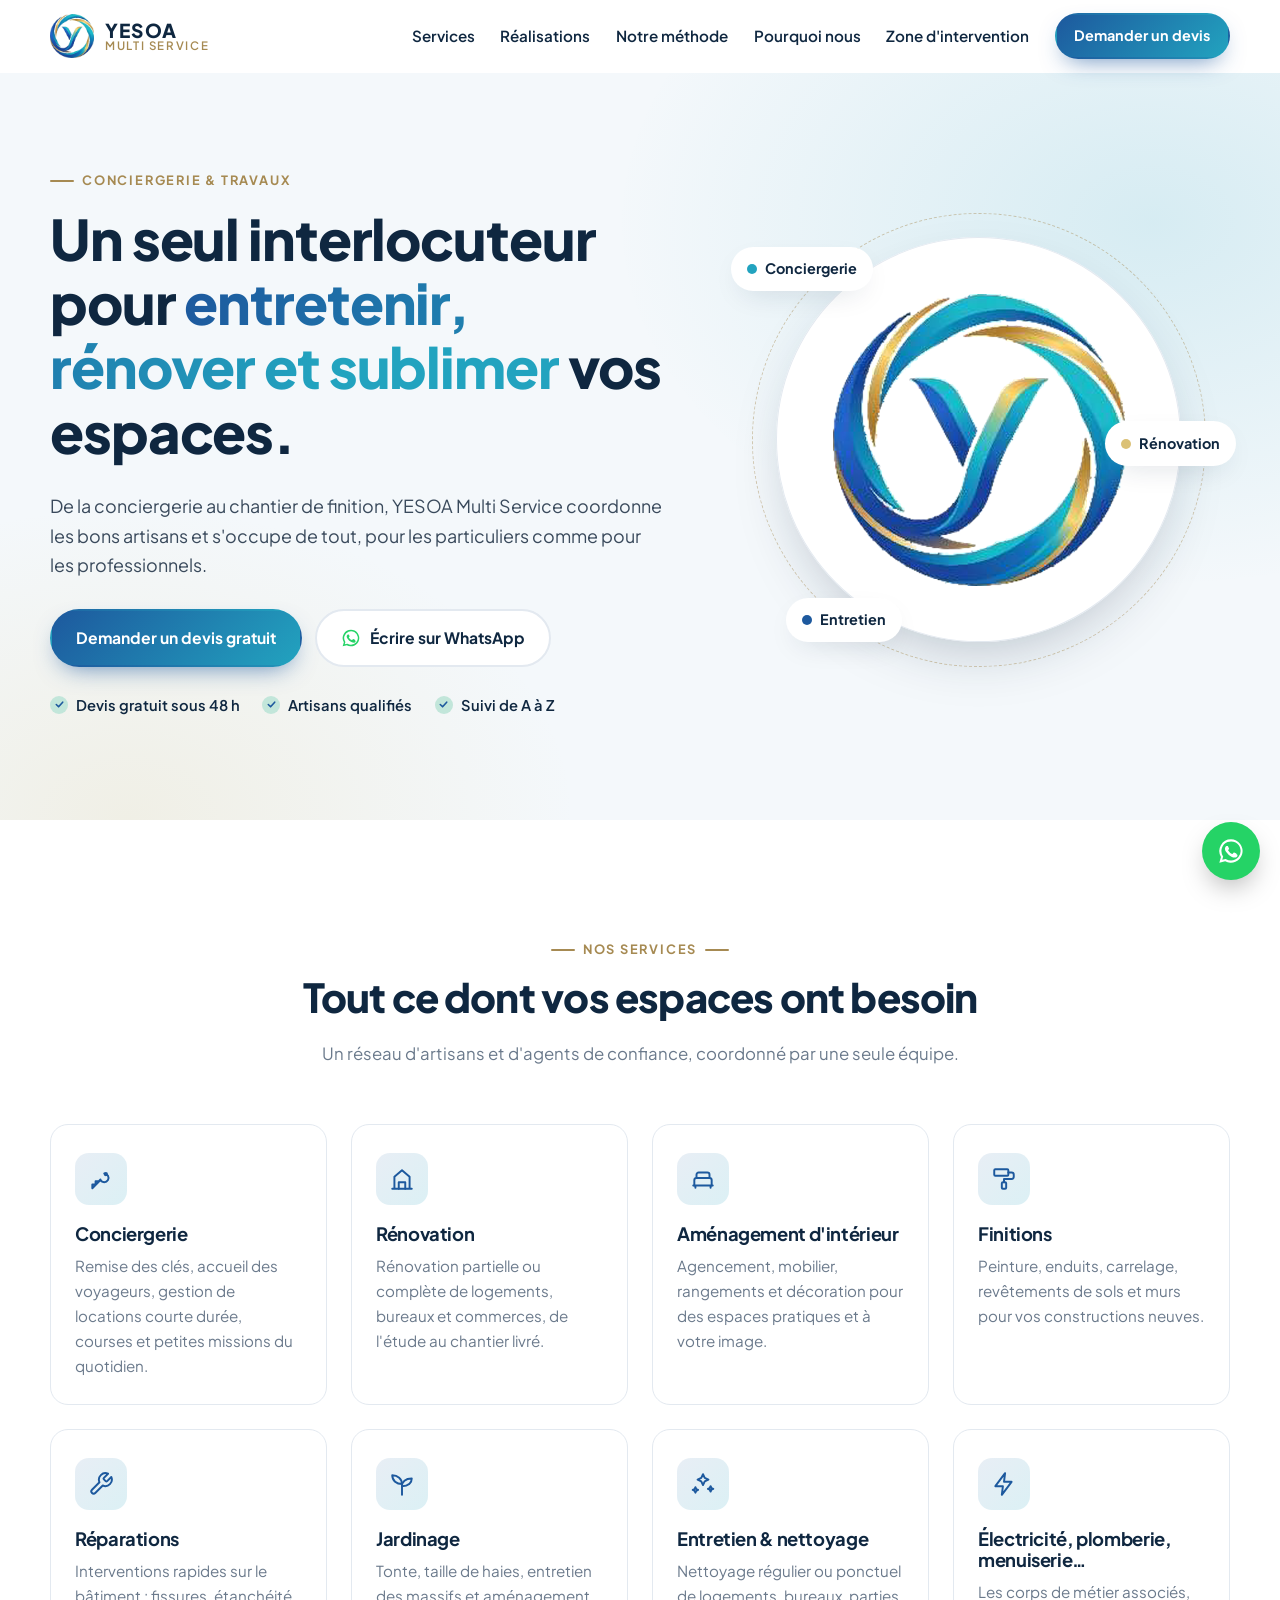
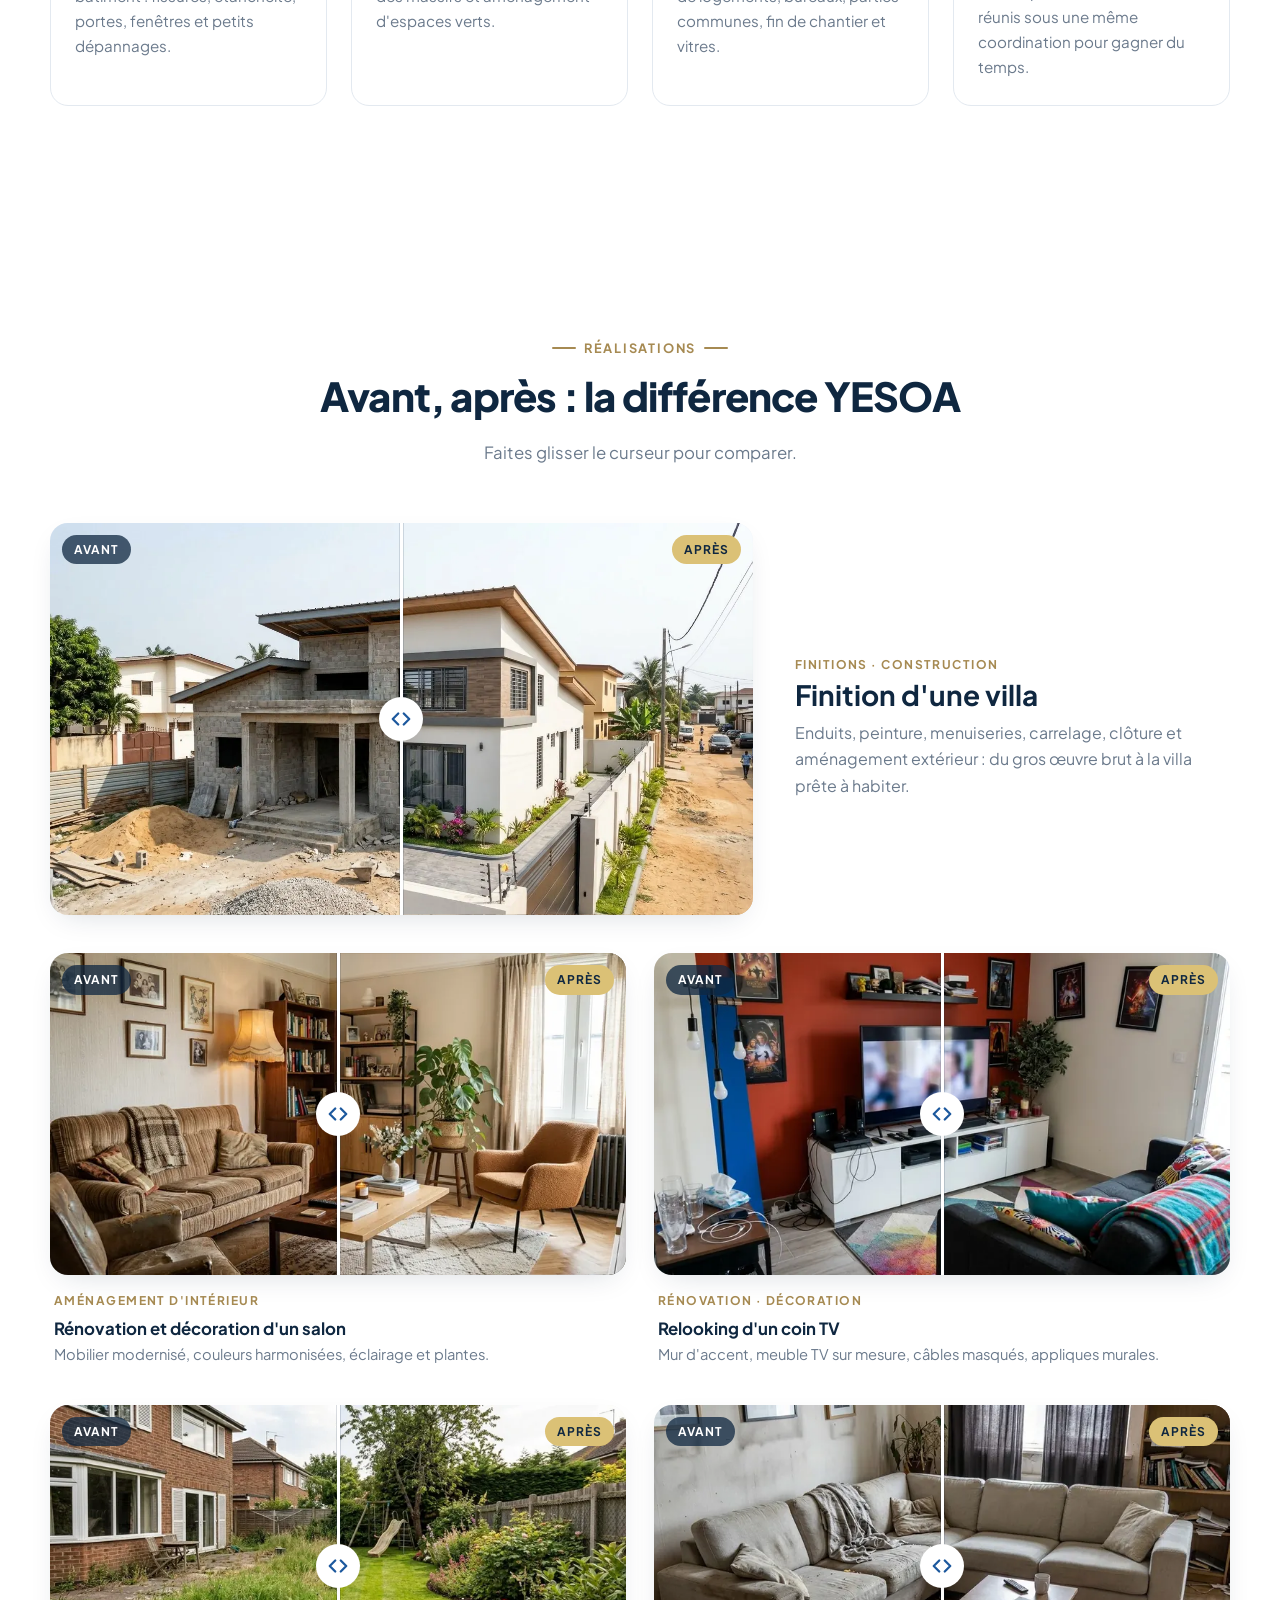
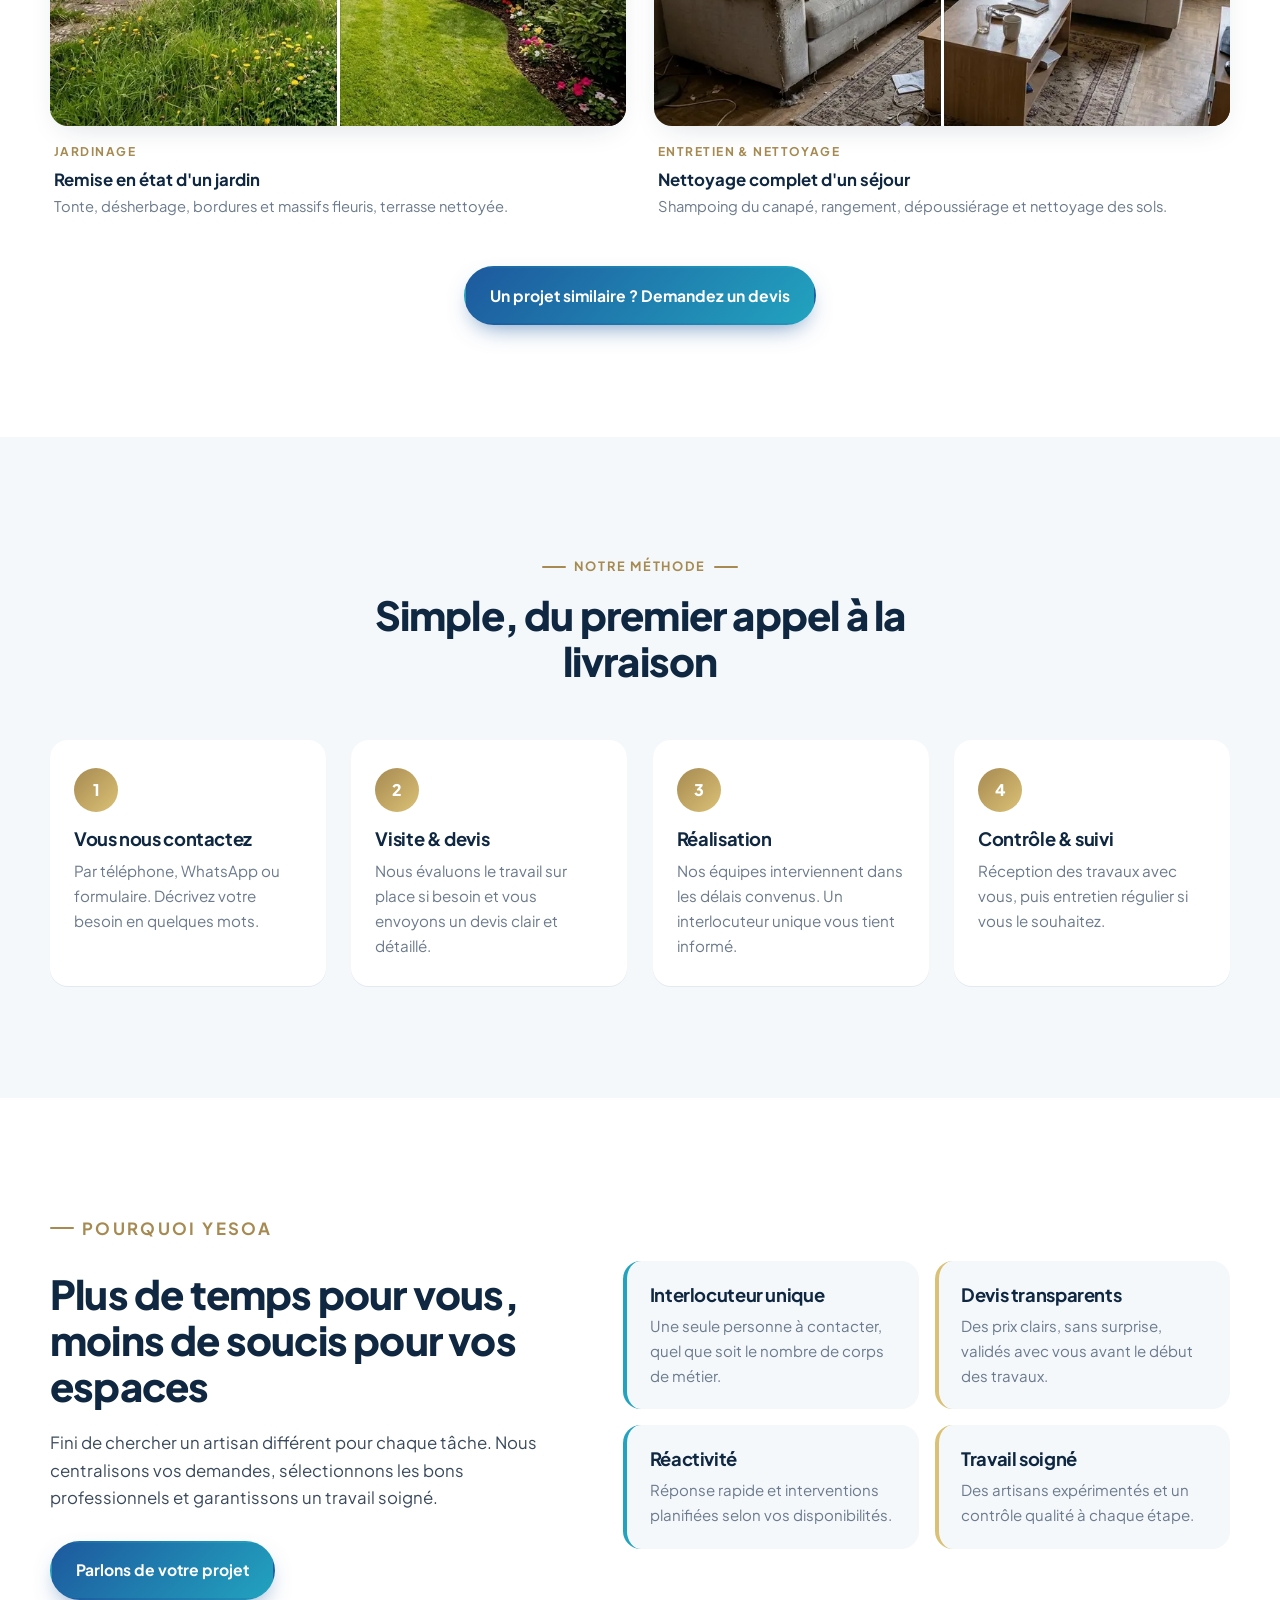
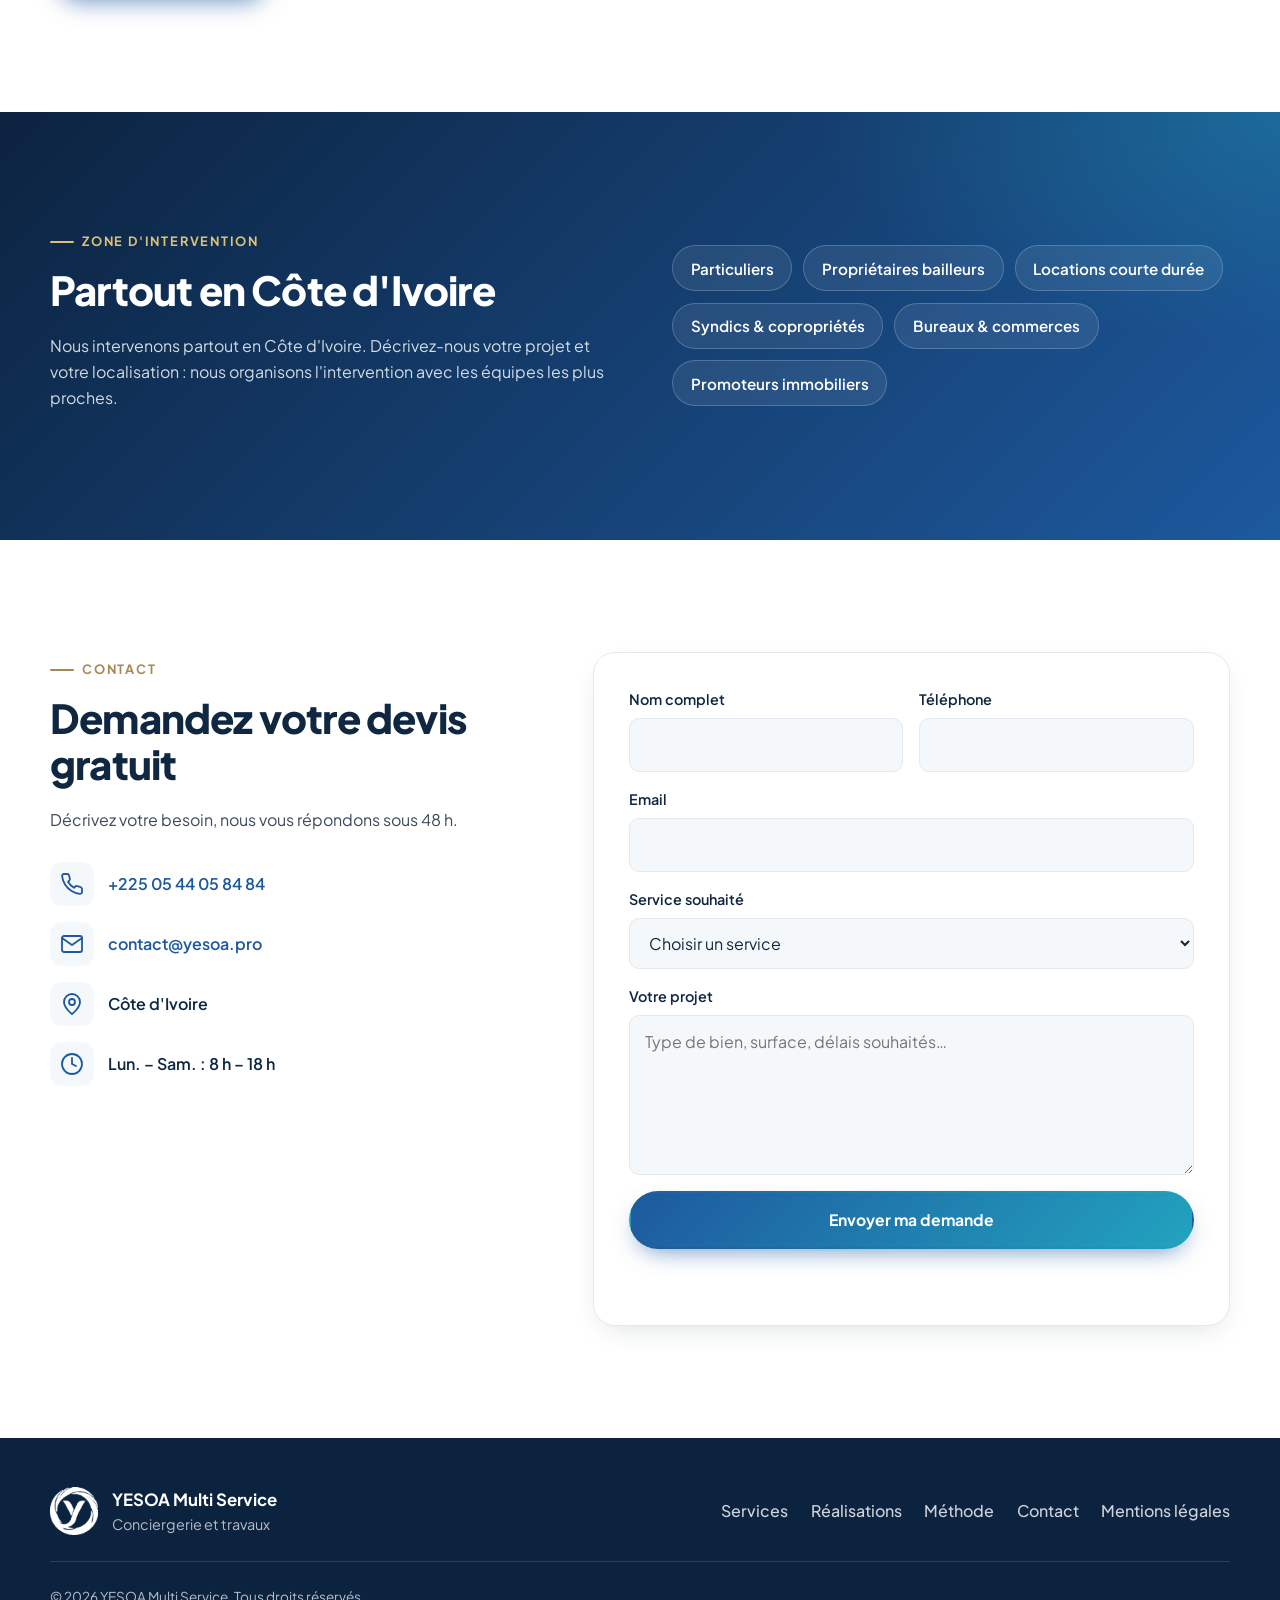
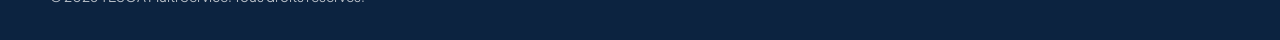
==== commit dc54923d: "Réalisations : vraies photos avant/après (villa en vedette + 4 paires) Images converties en WebP (80" ====
--- a/index.html
+++ b/index.html
@@ -59,8 +59,8 @@
 
       <nav id="menu" class="nav" aria-label="Navigation principale">
         <a href="#services">Services</a>
+        <a href="#realisations">Réalisations</a>
         <a href="#methode">Notre méthode</a>
-        <a href="#realisations">Réalisations</a>
         <a href="#pourquoi">Pourquoi nous</a>
         <a href="#zone">Zone d'intervention</a>
         <a href="#contact" class="btn btn-primary btn-sm">Demander un devis</a>
@@ -172,49 +172,71 @@
     </section>
 
     <!-- ========== RÉALISATIONS (avant / après) ========== -->
-    <!-- TODO : remplacer les visuels temporaires (assets/img/realisations) par de vraies photos avant/après -->
     <section class="section" id="realisations">
       <div class="container">
         <header class="section-head">
           <p class="eyebrow">Réalisations</p>
-          <h2>Avant, après : faites glisser le curseur</h2>
-          <p>Quelques exemples de transformations. Visuels d'illustration, nos photos de chantiers arrivent bientôt.</p>
+          <h2>Avant, après : la différence YESOA</h2>
+          <p>Faites glisser le curseur pour comparer.</p>
         </header>
         <div class="ba-grid">
-          <figure class="ba">
+          <figure class="ba ba-featured">
             <div class="ba-frame" style="--pos: 50%">
-              <img src="assets/img/realisations/salon-avant.svg" alt="Avant : salon défraîchi aux murs fissurés" width="1200" height="800" loading="lazy">
-              <img class="ba-after" src="assets/img/realisations/salon-apres.svg" alt="Après : salon rénové, lumineux et meublé" width="1200" height="800" loading="lazy">
+              <img src="assets/img/realisations/villa-avant-800.webp" srcset="assets/img/realisations/villa-avant-800.webp 800w, assets/img/realisations/villa-avant-1376.webp 1376w" sizes="(min-width: 1180px) 1180px, 100vw" alt="Avant : villa en blocs de béton bruts, chantier encombré" width="1376" height="768" loading="lazy" decoding="async">
+              <img class="ba-after" src="assets/img/realisations/villa-apres-800.webp" srcset="assets/img/realisations/villa-apres-800.webp 800w, assets/img/realisations/villa-apres-1376.webp 1376w" sizes="(min-width: 1180px) 1180px, 100vw" alt="Après : villa terminée aux façades blanches, portail et jardin aménagé" width="1376" height="768" loading="lazy" decoding="async">
               <span class="ba-tag ba-tag-before">Avant</span>
               <span class="ba-tag ba-tag-after">Après</span>
               <span class="ba-handle" aria-hidden="true"></span>
-              <input class="ba-range" type="range" min="0" max="100" value="50" aria-label="Comparer avant et après : Rénovation d'un salon">
-            </div>
-            <figcaption><strong>Rénovation d'un salon</strong><span>Murs, peinture, sols et aménagement</span></figcaption>
+              <input class="ba-range" type="range" min="0" max="100" value="50" aria-label="Comparer avant et après : Finition d'une villa">
+            </div>
+            <figcaption><span class="ba-cat">Finitions · Construction</span><strong>Finition d'une villa</strong><span>Enduits, peinture, menuiseries, carrelage, clôture et aménagement extérieur : du gros œuvre brut à la villa prête à habiter.</span></figcaption>
           </figure>
           <figure class="ba">
             <div class="ba-frame" style="--pos: 50%">
-              <img src="assets/img/realisations/jardin-avant.svg" alt="Avant : jardin envahi par les herbes hautes" width="1200" height="800" loading="lazy">
-              <img class="ba-after" src="assets/img/realisations/jardin-apres.svg" alt="Après : jardin entretenu avec pelouse et massifs" width="1200" height="800" loading="lazy">
+              <img src="assets/img/realisations/salon-avant-800.webp" srcset="assets/img/realisations/salon-avant-800.webp 800w, assets/img/realisations/salon-avant-1376.webp 1376w" sizes="(min-width: 920px) 580px, 100vw" alt="Avant : salon au mobilier ancien et chargé" width="1376" height="768" loading="lazy" decoding="async">
+              <img class="ba-after" src="assets/img/realisations/salon-apres-800.webp" srcset="assets/img/realisations/salon-apres-800.webp 800w, assets/img/realisations/salon-apres-1376.webp 1376w" sizes="(min-width: 920px) 580px, 100vw" alt="Après : salon modernisé et lumineux" width="1376" height="768" loading="lazy" decoding="async">
+              <span class="ba-tag ba-tag-before">Avant</span>
+              <span class="ba-tag ba-tag-after">Après</span>
+              <span class="ba-handle" aria-hidden="true"></span>
+              <input class="ba-range" type="range" min="0" max="100" value="50" aria-label="Comparer avant et après : Rénovation et décoration d'un salon">
+            </div>
+            <figcaption><span class="ba-cat">Aménagement d'intérieur</span><strong>Rénovation et décoration d'un salon</strong><span>Mobilier modernisé, couleurs harmonisées, éclairage et plantes.</span></figcaption>
+          </figure>
+          <figure class="ba">
+            <div class="ba-frame" style="--pos: 50%">
+              <img src="assets/img/realisations/coin-tv-avant-800.webp" srcset="assets/img/realisations/coin-tv-avant-800.webp 800w, assets/img/realisations/coin-tv-avant-1376.webp 1376w" sizes="(min-width: 920px) 580px, 100vw" alt="Avant : coin TV encombré aux couleurs vives" width="1376" height="768" loading="lazy" decoding="async">
+              <img class="ba-after" src="assets/img/realisations/coin-tv-apres-800.webp" srcset="assets/img/realisations/coin-tv-apres-800.webp 800w, assets/img/realisations/coin-tv-apres-1376.webp 1376w" sizes="(min-width: 920px) 580px, 100vw" alt="Après : coin TV élégant avec mur vert et meuble en bois" width="1376" height="768" loading="lazy" decoding="async">
+              <span class="ba-tag ba-tag-before">Avant</span>
+              <span class="ba-tag ba-tag-after">Après</span>
+              <span class="ba-handle" aria-hidden="true"></span>
+              <input class="ba-range" type="range" min="0" max="100" value="50" aria-label="Comparer avant et après : Relooking d'un coin TV">
+            </div>
+            <figcaption><span class="ba-cat">Rénovation · Décoration</span><strong>Relooking d'un coin TV</strong><span>Mur d'accent, meuble TV sur mesure, câbles masqués, appliques murales.</span></figcaption>
+          </figure>
+          <figure class="ba">
+            <div class="ba-frame" style="--pos: 50%">
+              <img src="assets/img/realisations/jardin-avant-800.webp" srcset="assets/img/realisations/jardin-avant-800.webp 800w, assets/img/realisations/jardin-avant-1376.webp 1376w" sizes="(min-width: 920px) 580px, 100vw" alt="Avant : jardin envahi par les herbes hautes" width="1376" height="768" loading="lazy" decoding="async">
+              <img class="ba-after" src="assets/img/realisations/jardin-apres-800.webp" srcset="assets/img/realisations/jardin-apres-800.webp 800w, assets/img/realisations/jardin-apres-1376.webp 1376w" sizes="(min-width: 920px) 580px, 100vw" alt="Après : jardin entretenu avec pelouse tondue et massifs" width="1376" height="768" loading="lazy" decoding="async">
               <span class="ba-tag ba-tag-before">Avant</span>
               <span class="ba-tag ba-tag-after">Après</span>
               <span class="ba-handle" aria-hidden="true"></span>
               <input class="ba-range" type="range" min="0" max="100" value="50" aria-label="Comparer avant et après : Remise en état d'un jardin">
             </div>
-            <figcaption><strong>Remise en état d'un jardin</strong><span>Débroussaillage, tonte et plantations</span></figcaption>
+            <figcaption><span class="ba-cat">Jardinage</span><strong>Remise en état d'un jardin</strong><span>Tonte, désherbage, bordures et massifs fleuris, terrasse nettoyée.</span></figcaption>
           </figure>
           <figure class="ba">
             <div class="ba-frame" style="--pos: 50%">
-              <img src="assets/img/realisations/cuisine-avant.svg" alt="Avant : cuisine sale et encombrée" width="1200" height="800" loading="lazy">
-              <img class="ba-after" src="assets/img/realisations/cuisine-apres.svg" alt="Après : cuisine propre et rangée" width="1200" height="800" loading="lazy">
+              <img src="assets/img/realisations/canape-avant-800.webp" srcset="assets/img/realisations/canape-avant-800.webp 800w, assets/img/realisations/canape-avant-1376.webp 1376w" sizes="(min-width: 920px) 580px, 100vw" alt="Avant : séjour sale avec canapé taché et déchets" width="1376" height="768" loading="lazy" decoding="async">
+              <img class="ba-after" src="assets/img/realisations/canape-apres-800.webp" srcset="assets/img/realisations/canape-apres-800.webp 800w, assets/img/realisations/canape-apres-1376.webp 1376w" sizes="(min-width: 920px) 580px, 100vw" alt="Après : séjour propre avec canapé nettoyé" width="1376" height="768" loading="lazy" decoding="async">
               <span class="ba-tag ba-tag-before">Avant</span>
               <span class="ba-tag ba-tag-after">Après</span>
               <span class="ba-handle" aria-hidden="true"></span>
-              <input class="ba-range" type="range" min="0" max="100" value="50" aria-label="Comparer avant et après : Nettoyage d'une cuisine">
-            </div>
-            <figcaption><strong>Nettoyage d'une cuisine</strong><span>Dégraissage, carrelage et rangement</span></figcaption>
+              <input class="ba-range" type="range" min="0" max="100" value="50" aria-label="Comparer avant et après : Nettoyage complet d'un séjour">
+            </div>
+            <figcaption><span class="ba-cat">Entretien & nettoyage</span><strong>Nettoyage complet d'un séjour</strong><span>Shampoing du canapé, rangement, dépoussiérage et nettoyage des sols.</span></figcaption>
           </figure>
         </div>
+        <p class="ba-cta"><a href="#contact" class="btn btn-primary">Un projet similaire ? Demandez un devis</a></p>
       </div>
     </section>
 
--- a/css/style.css
+++ b/css/style.css
@@ -354,10 +354,18 @@
 .page h2 { font-size: 1.4rem; margin-top: 2rem; }
 
 /* ---------- Réalisations : avant / après ---------- */
-.ba-grid { display: grid; gap: clamp(16px, 2.4vw, 28px); grid-template-columns: repeat(auto-fit, minmax(min(100%, 320px), 1fr)); }
+.ba-grid { display: grid; gap: clamp(24px, 3vw, 40px) clamp(16px, 2.4vw, 28px); grid-template-columns: repeat(2, 1fr); }
+.ba-featured { grid-column: 1 / -1; display: grid; grid-template-columns: 1.6fr 1fr; gap: clamp(20px, 3vw, 40px); align-items: center; }
+.ba-featured figcaption { padding: 0; }
+.ba.ba-featured figcaption strong { display: block;  font-size: clamp(1.3rem, 2.2vw, 1.75rem); line-height: 1.2; margin-bottom: .5rem; }
+.ba.ba-featured figcaption span:last-child { font-size: 1rem; }
+.ba-cat { color: var(--gold-dark) !important; font-size: .75rem !important; font-weight: 700; letter-spacing: .12em; text-transform: uppercase; margin-bottom: .25rem; }
+.ba-cta { text-align: center; margin: clamp(32px, 4vw, 48px) 0 0; }
+@media (max-width: 920px) { .ba-featured { grid-template-columns: 1fr; } .ba-featured figcaption { padding: 0 .25rem; } }
+@media (max-width: 680px) { .ba-grid { grid-template-columns: 1fr; } }
 .ba { margin: 0; }
 .ba-frame {
-  position: relative; aspect-ratio: 3 / 2; overflow: hidden;
+  position: relative; aspect-ratio: 1376 / 768; overflow: hidden;
   border-radius: var(--radius); box-shadow: var(--shadow); background: var(--bg-soft);
   user-select: none; touch-action: pan-y;
 }
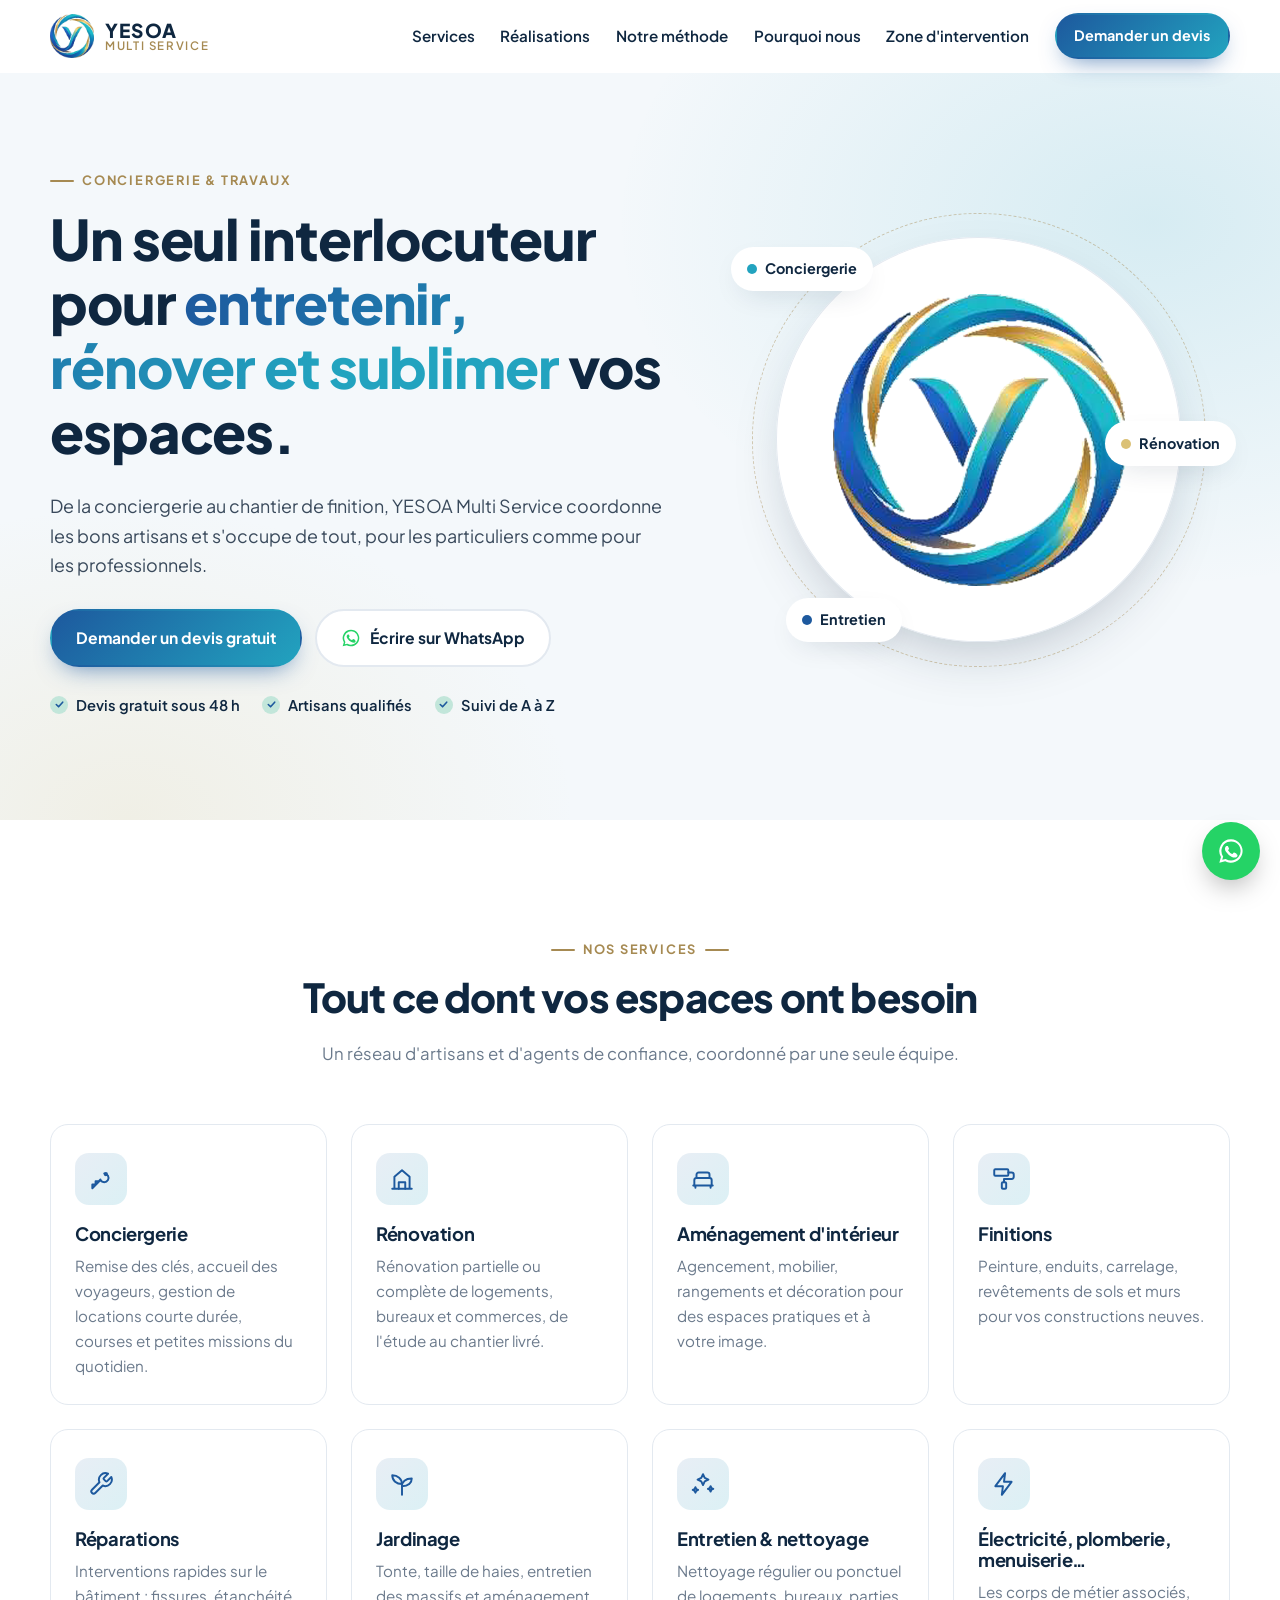
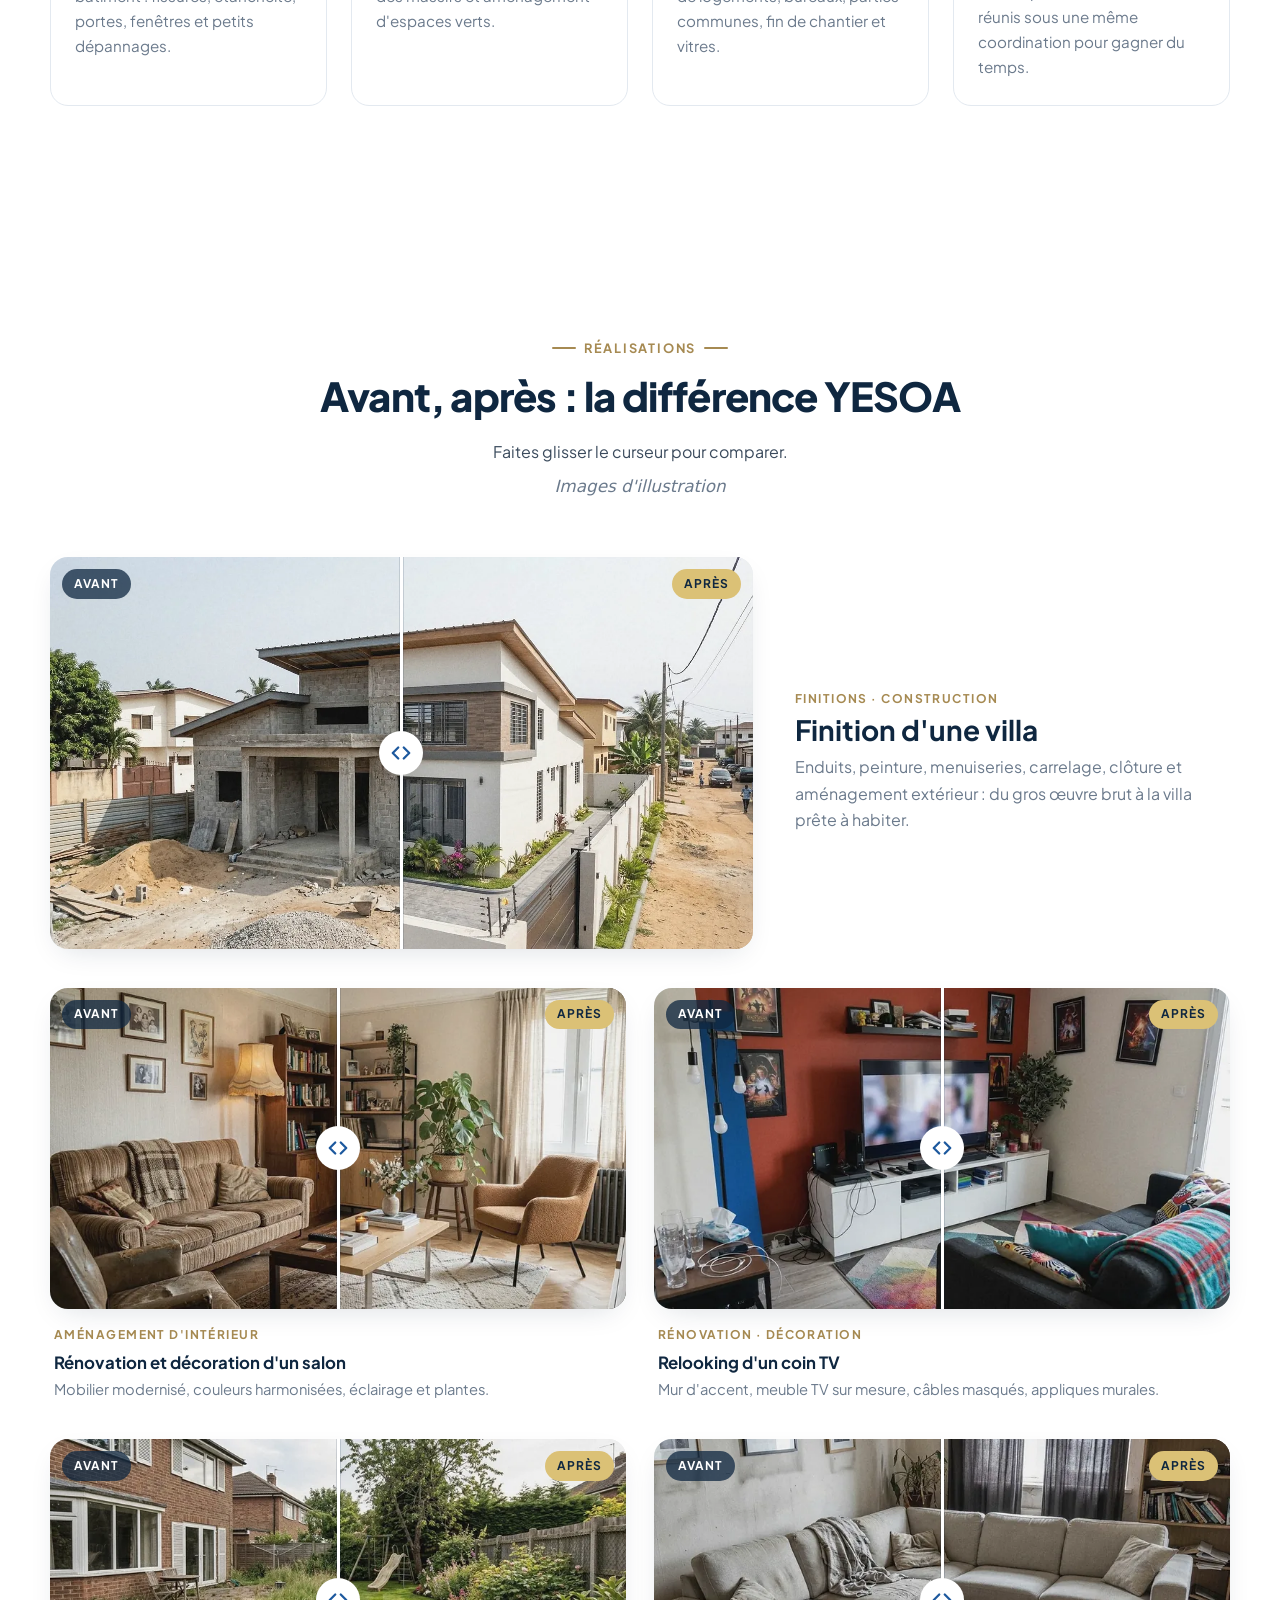
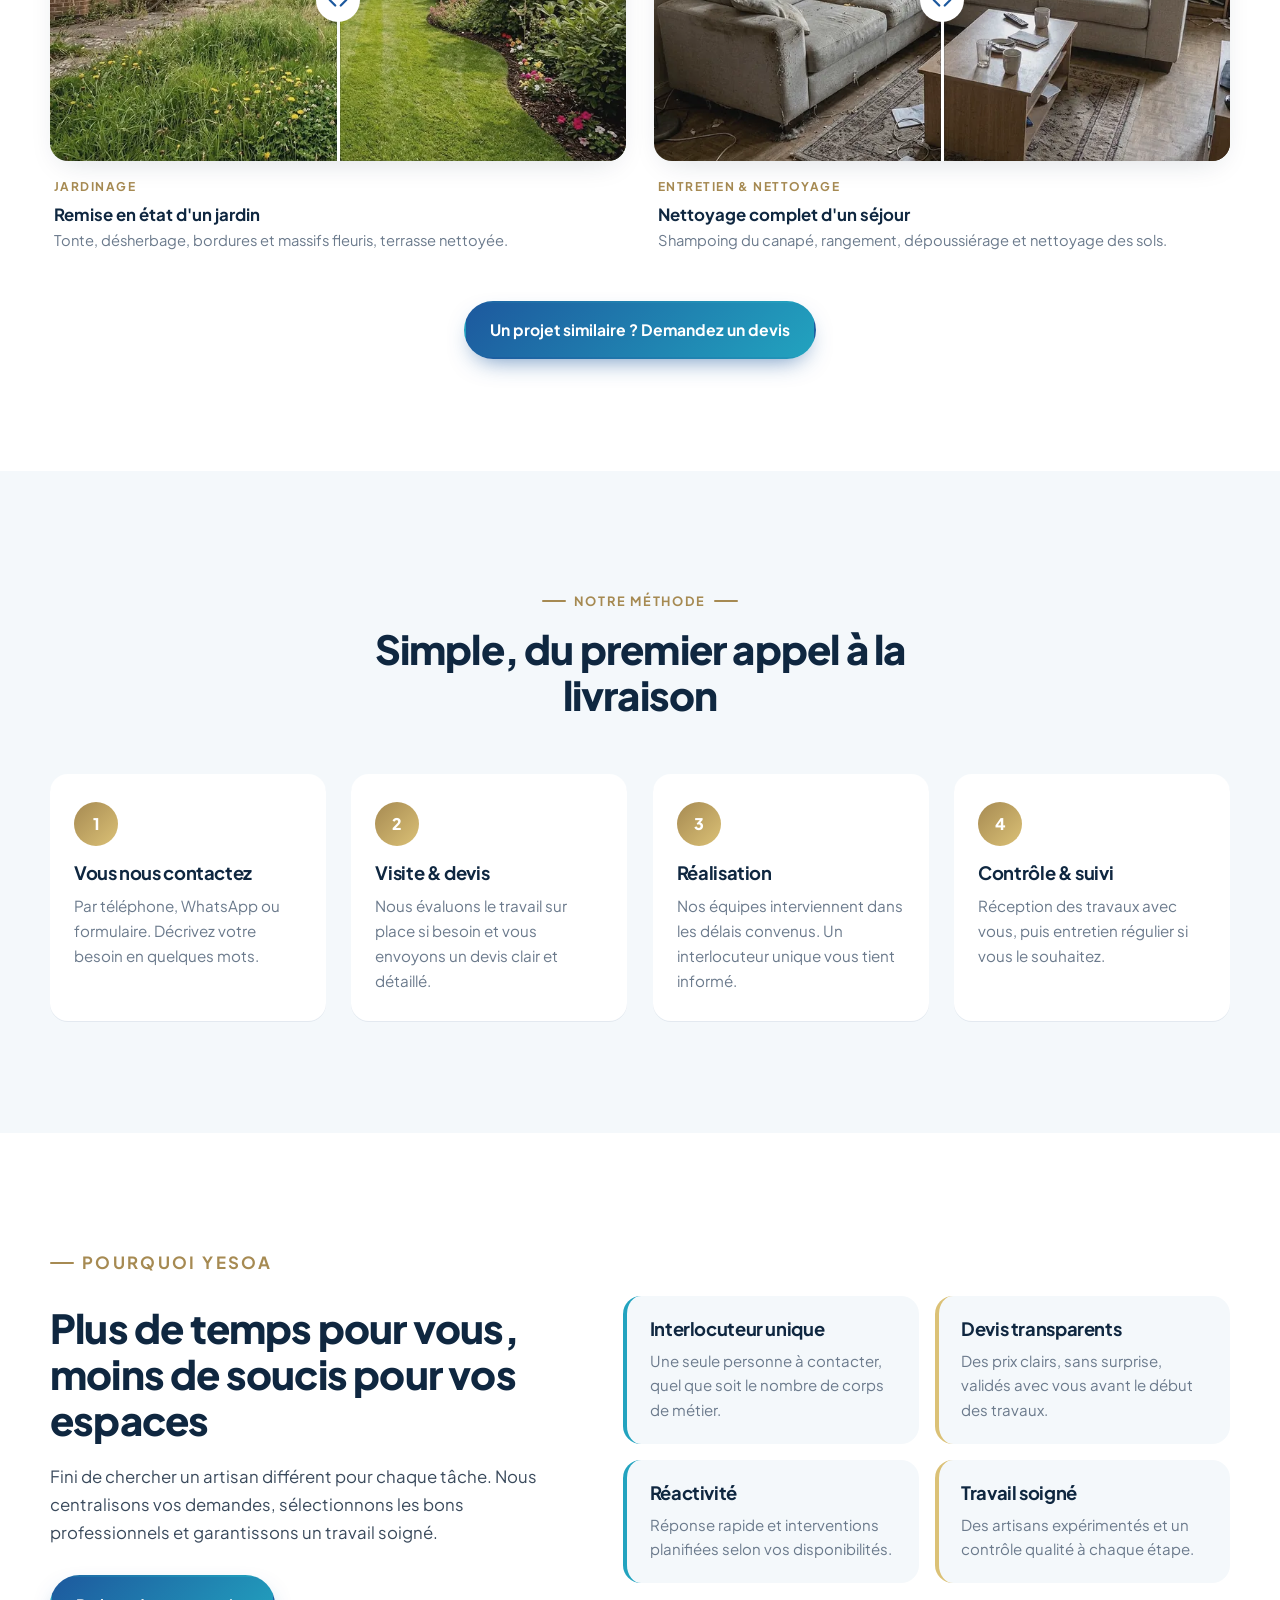
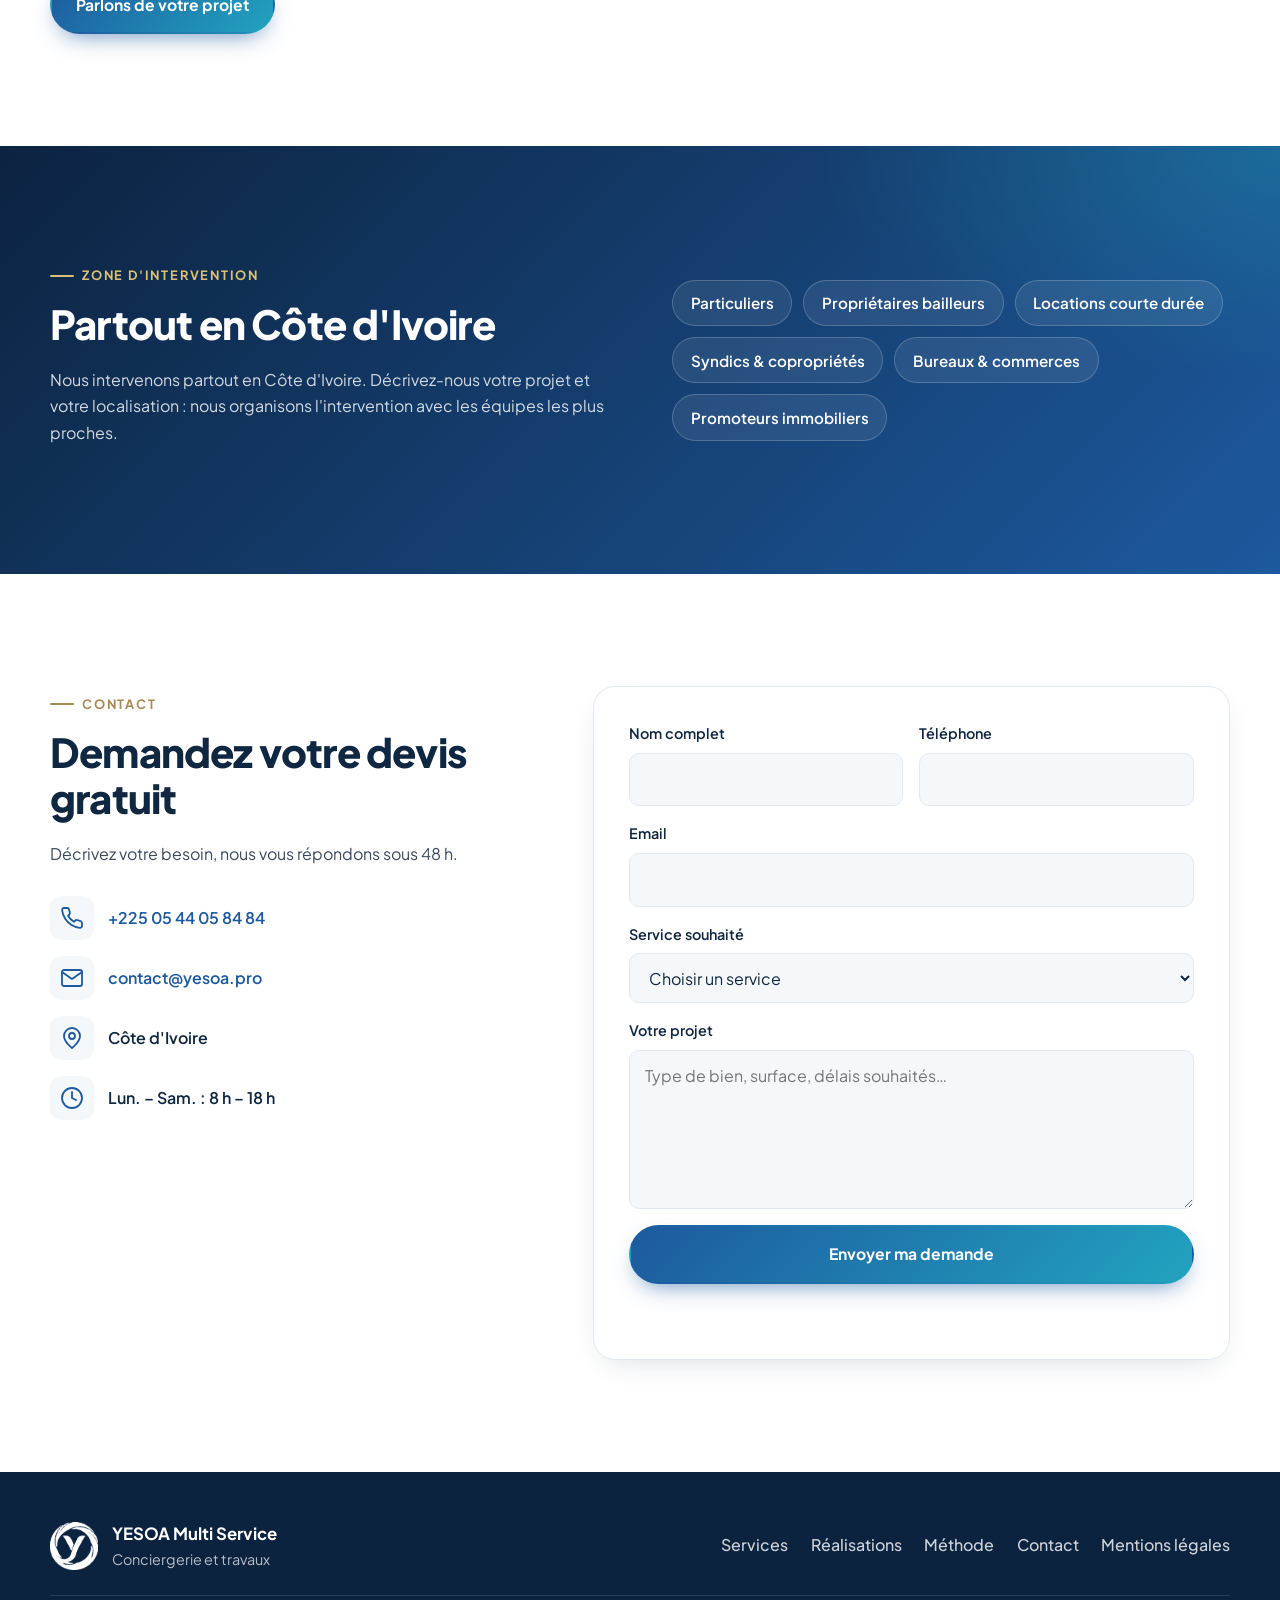
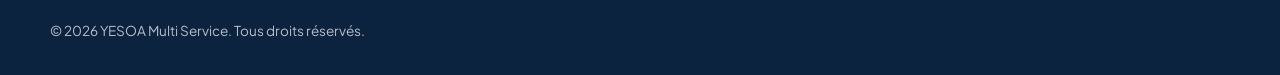
==== commit c7bdf51a: "Réalisations : retouche plus naturelle des images (couleurs, contraste, grain) + mention d'illustrat" ====
--- a/index.html
+++ b/index.html
@@ -178,6 +178,7 @@
           <p class="eyebrow">Réalisations</p>
           <h2>Avant, après : la différence YESOA</h2>
           <p>Faites glisser le curseur pour comparer.</p>
+          <p class="ba-note">Images d'illustration</p>
         </header>
         <div class="ba-grid">
           <figure class="ba ba-featured">
--- a/css/style.css
+++ b/css/style.css
@@ -395,3 +395,4 @@
 .ba figcaption { display: flex; flex-direction: column; padding: 1rem .25rem 0; }
 .ba figcaption strong { color: var(--ink); font-size: 1.05rem; }
 .ba figcaption span { color: var(--muted); font-size: .92rem; }
+.section-head .ba-note { font-size: .8rem; color: var(--muted); margin: -.5rem 0 0; font-style: italic; }
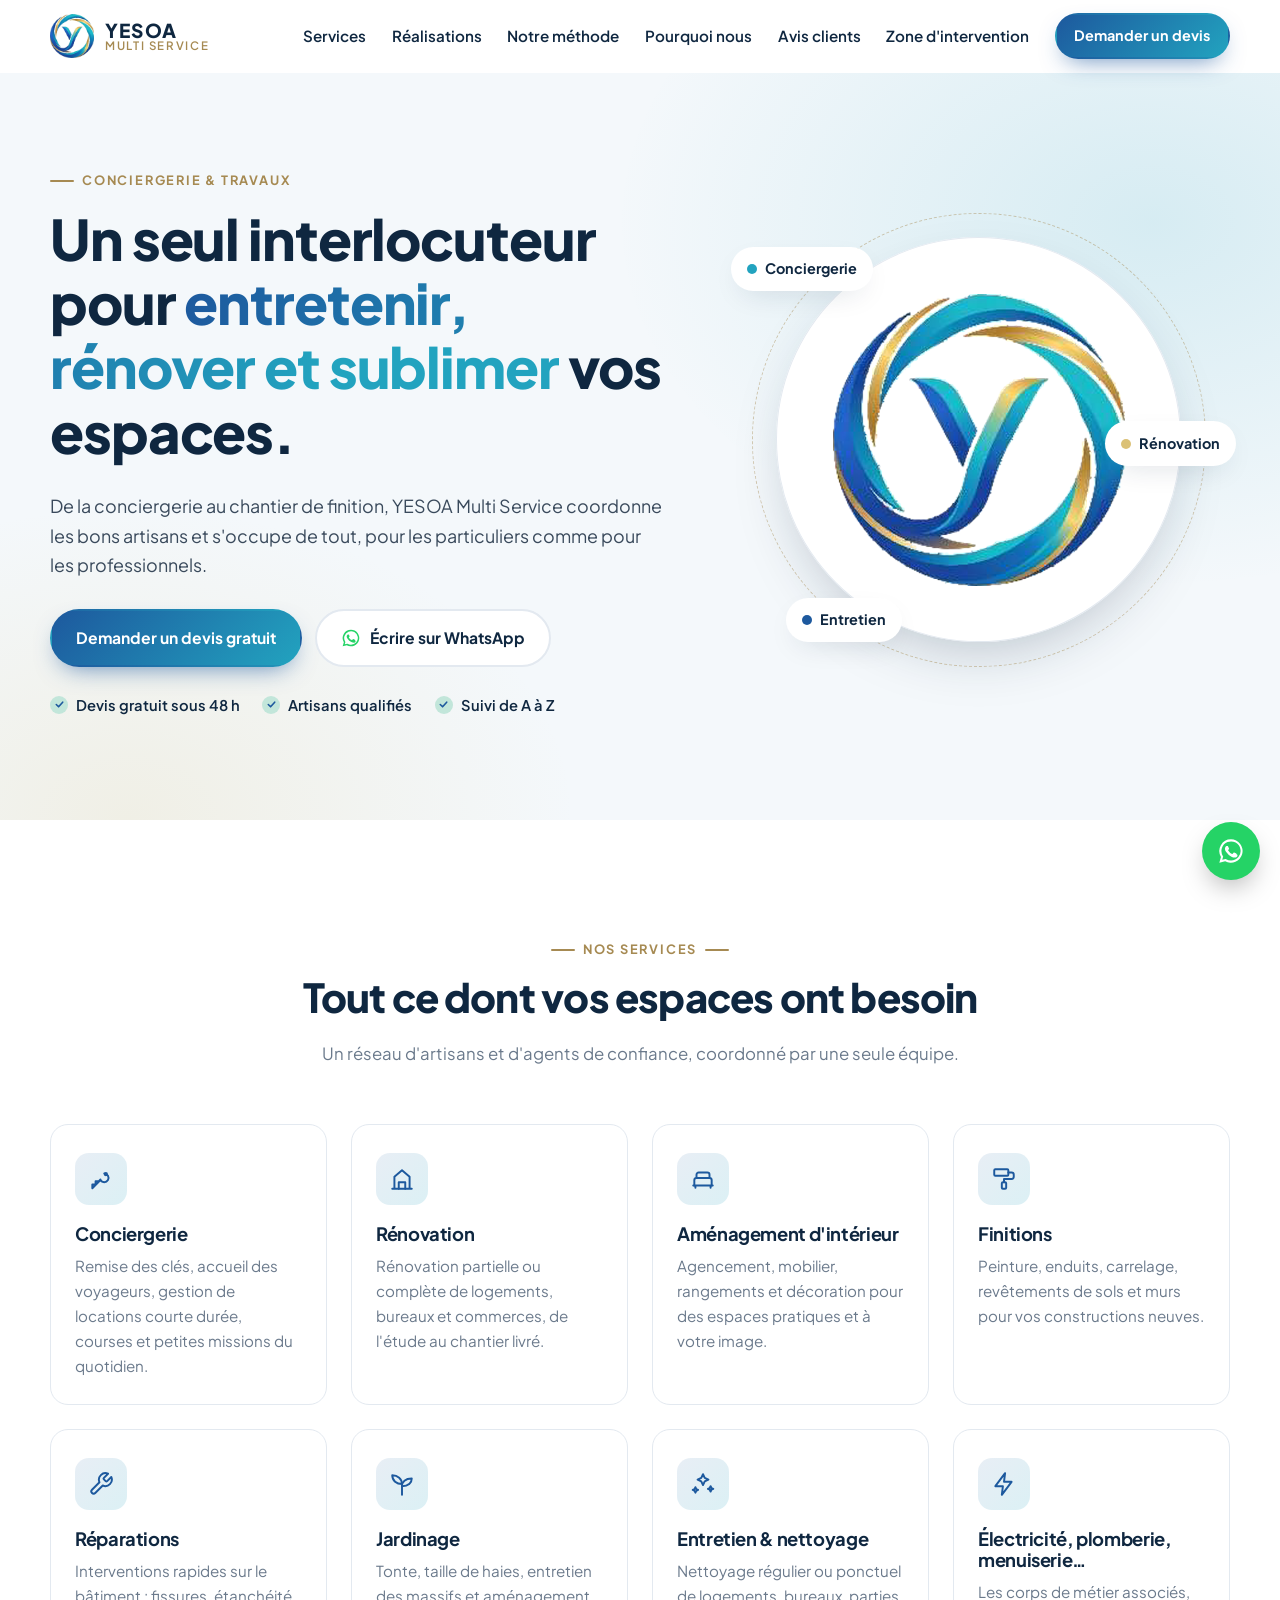
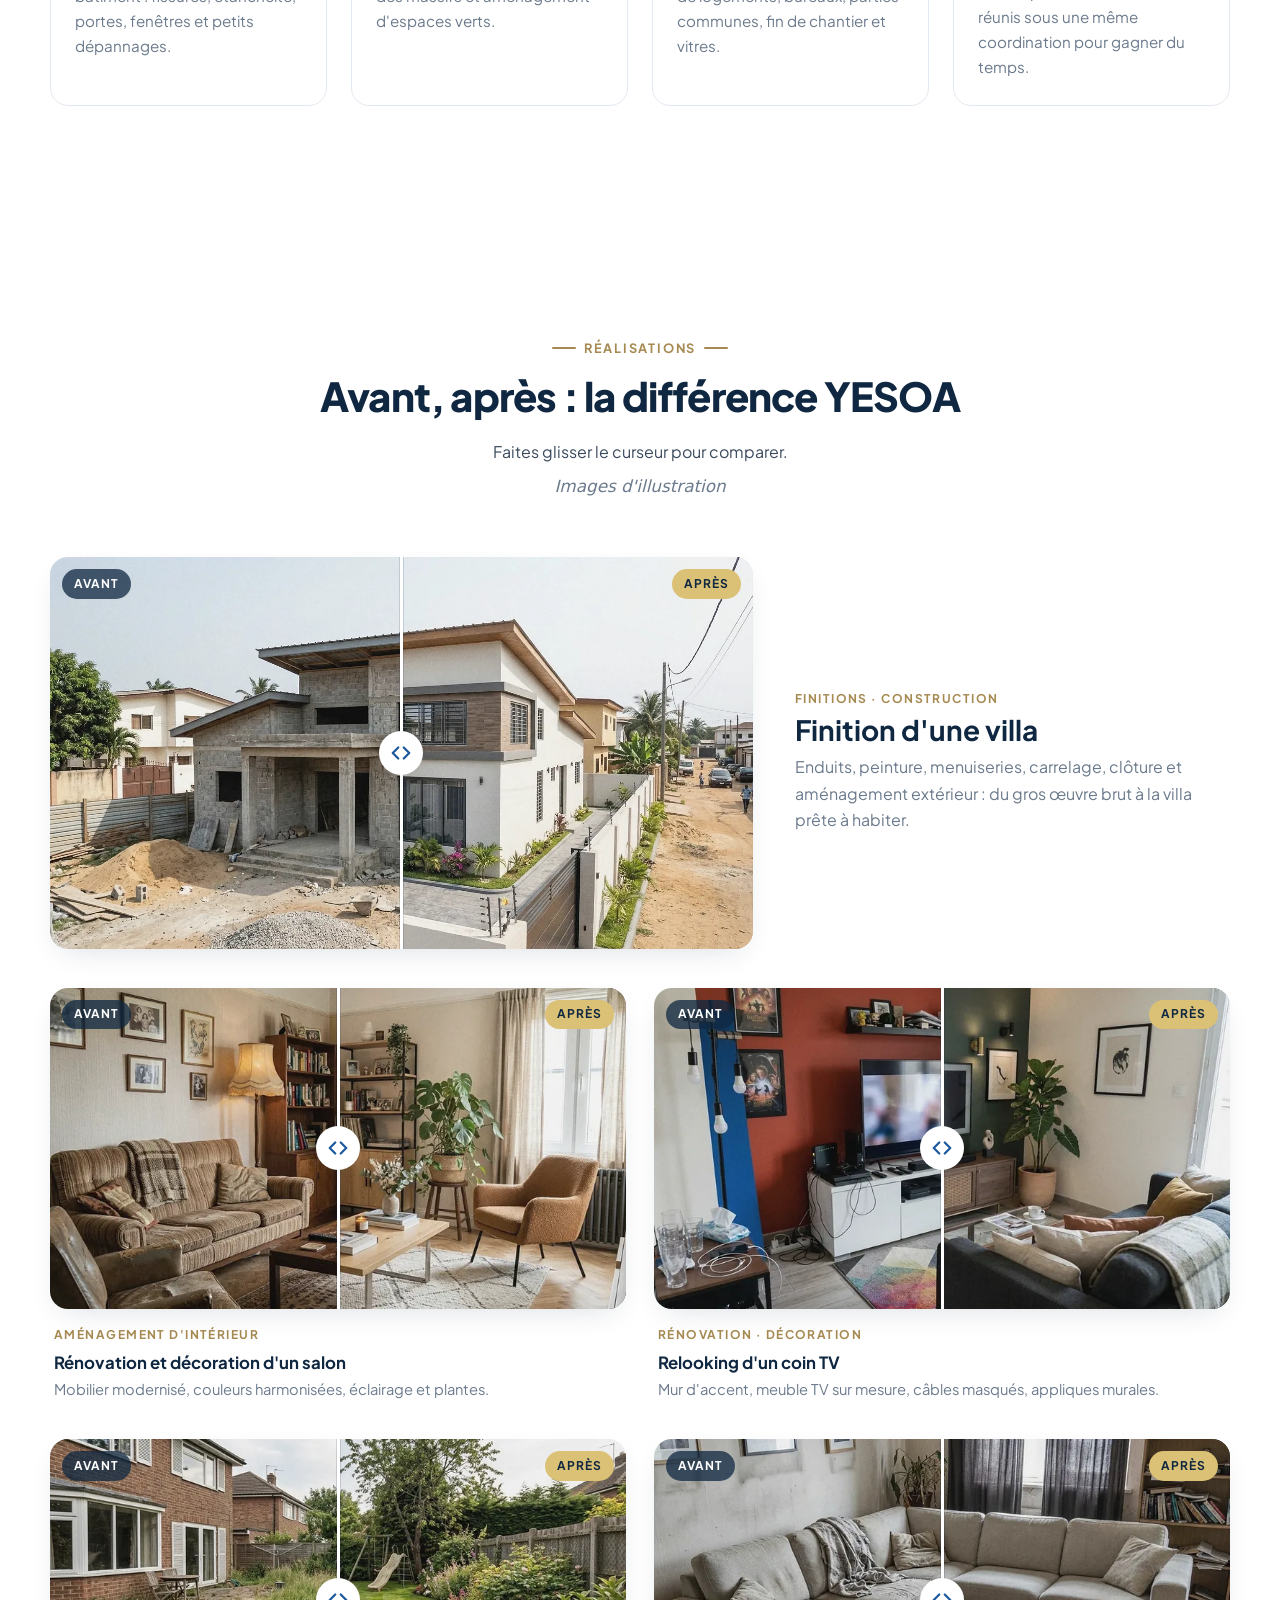
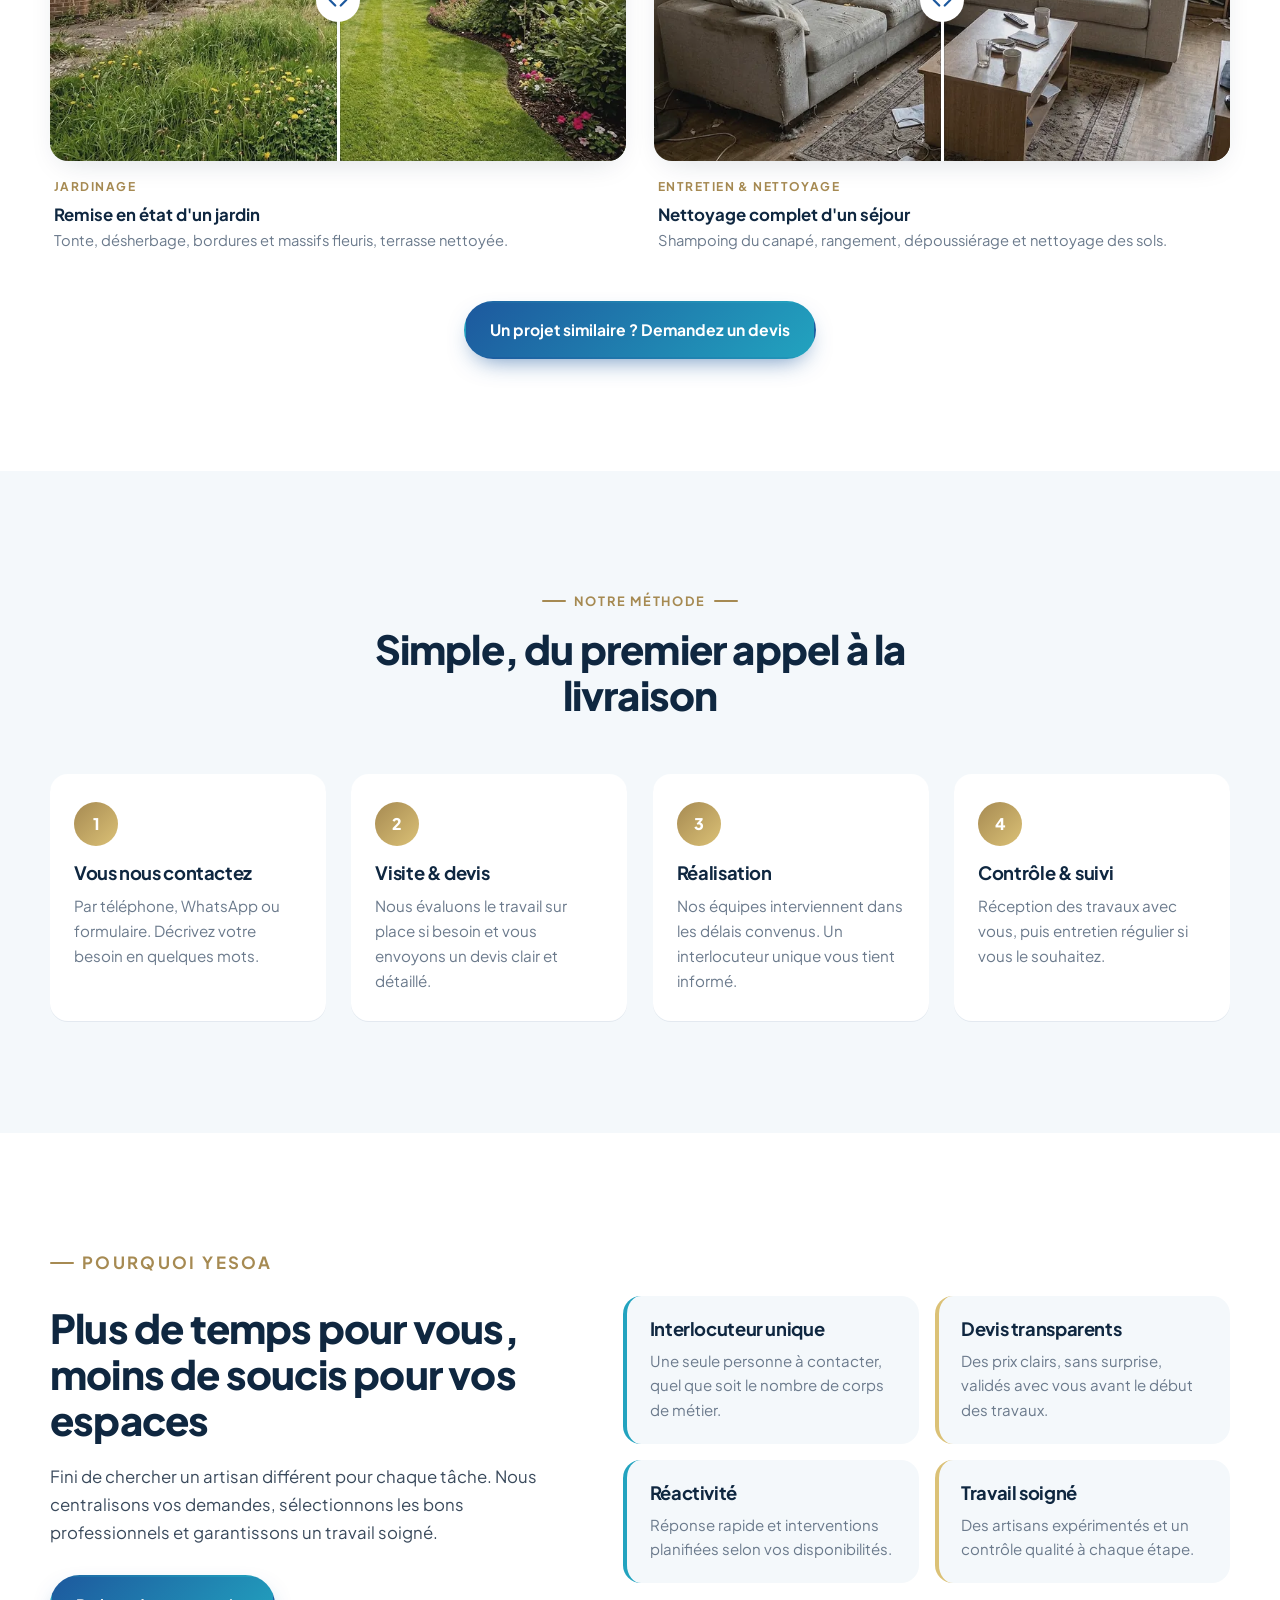
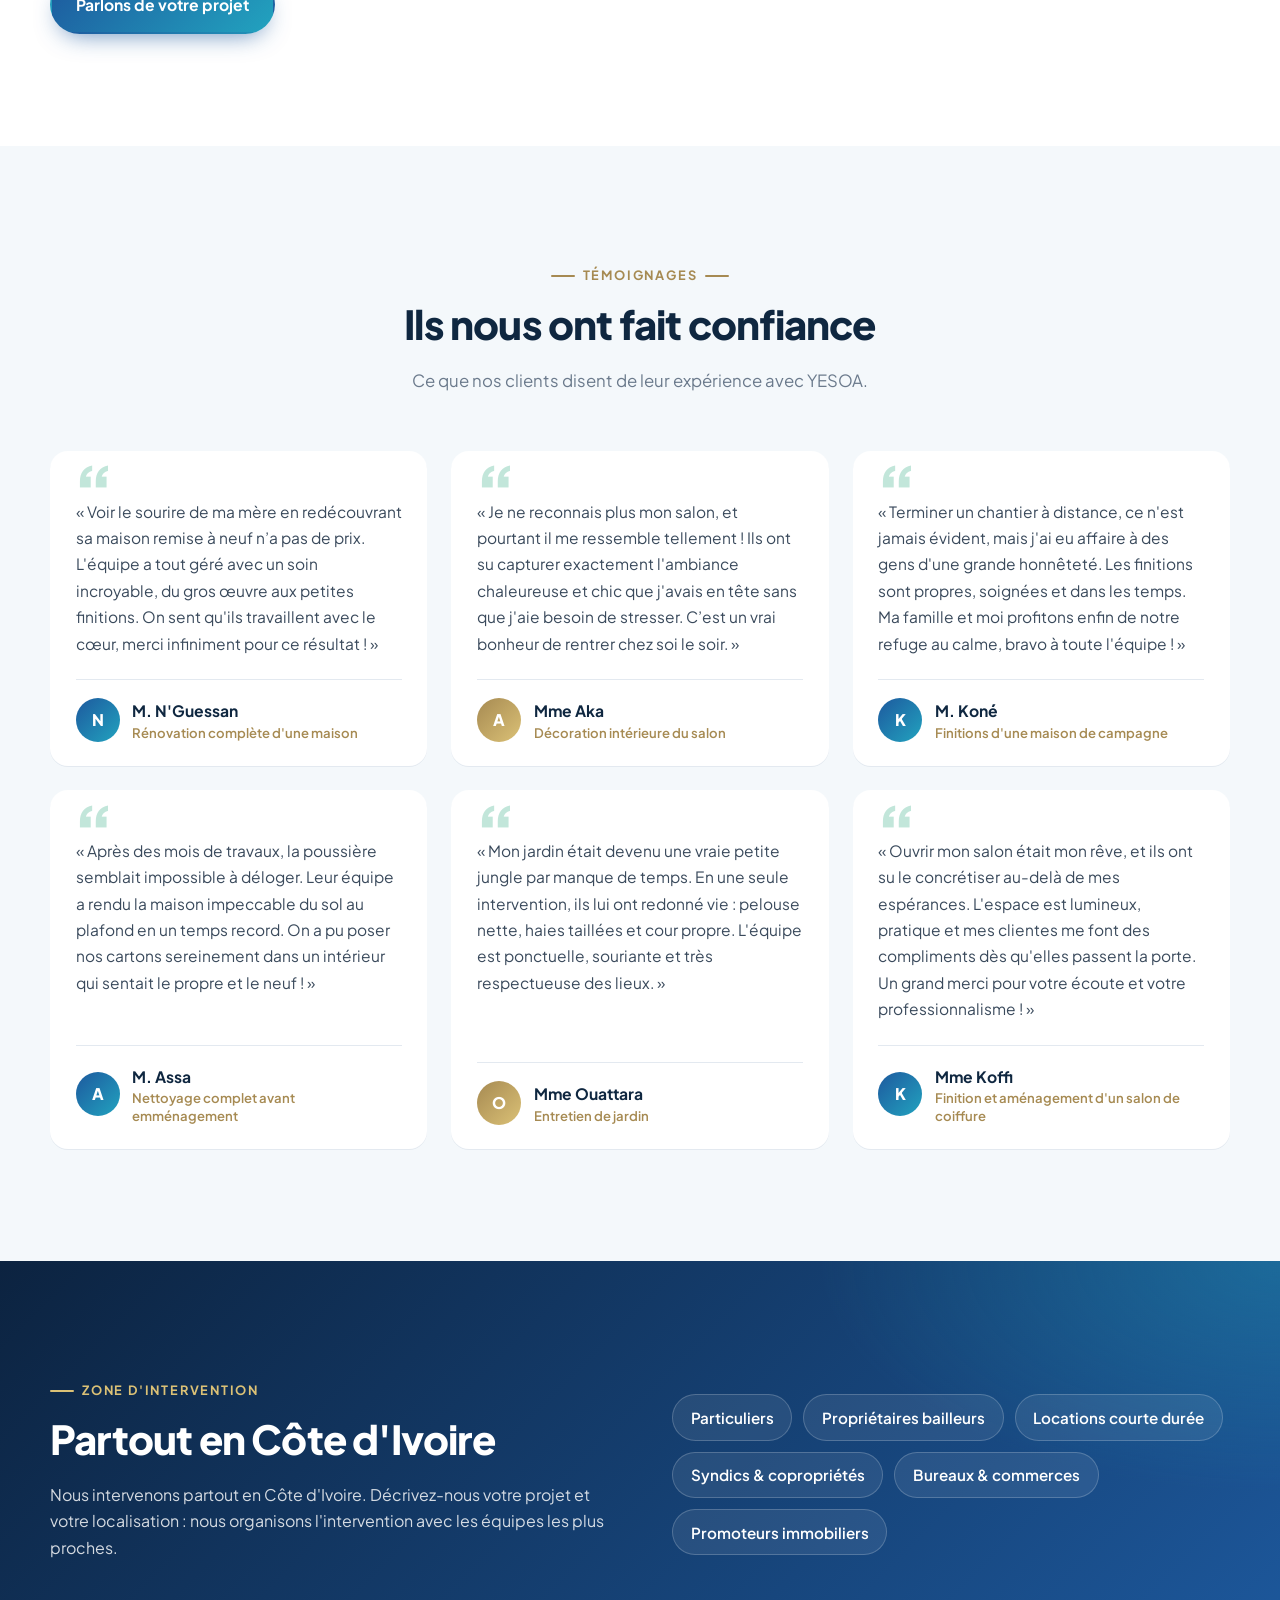
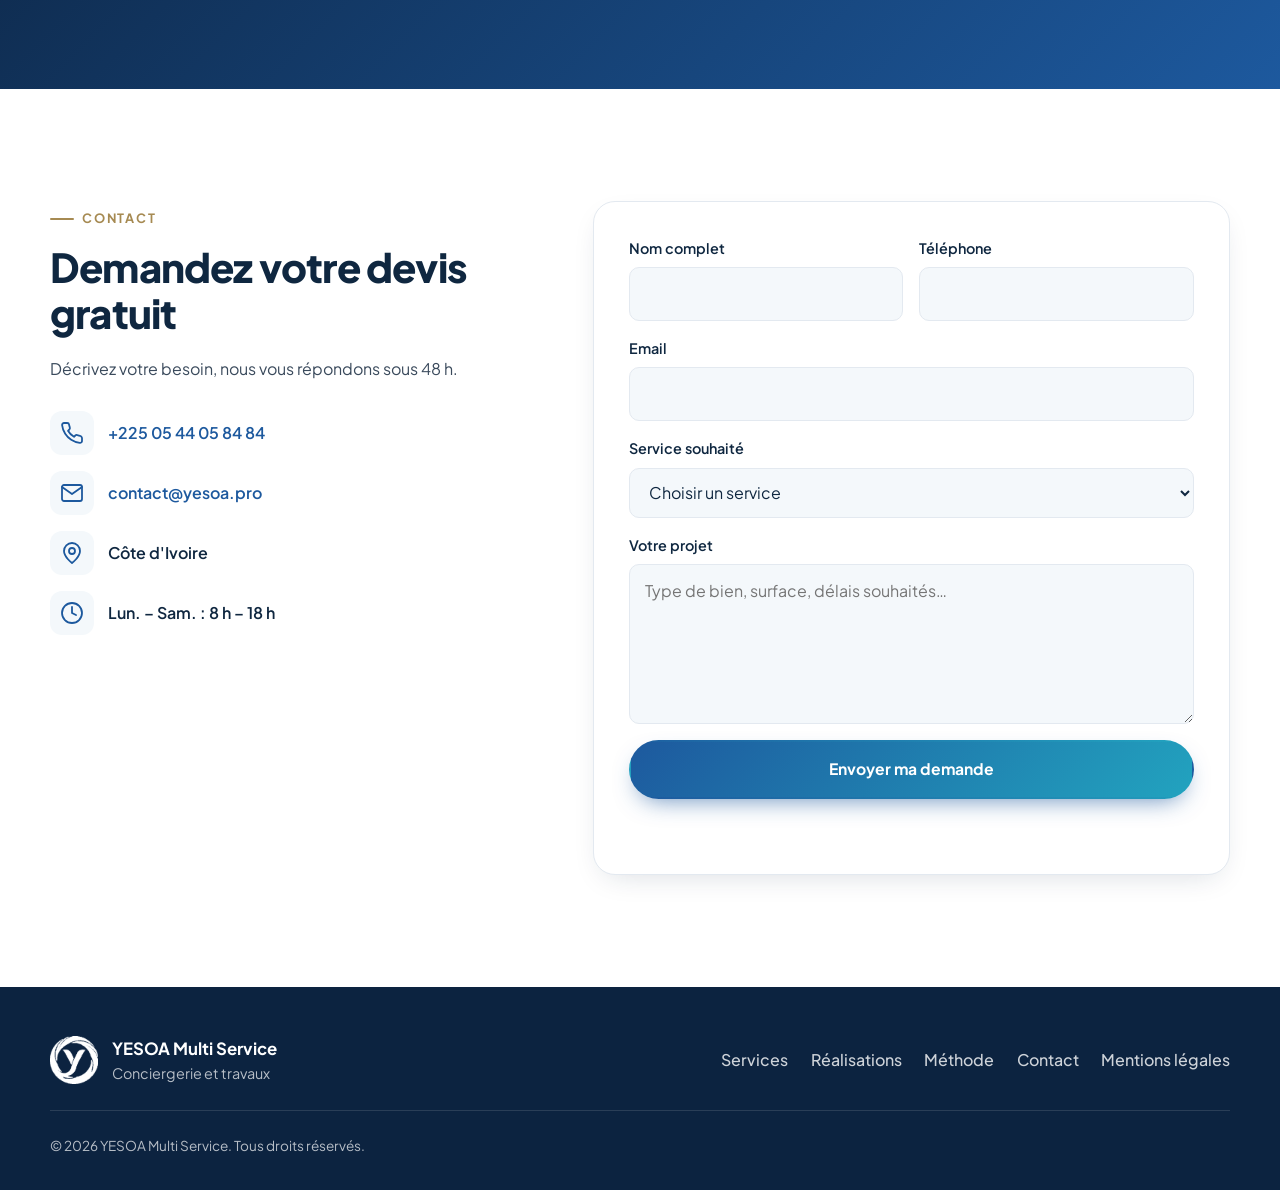
==== commit 231c7e2c: "Ajout de la section Témoignages (6 avis clients) + menu burger sous 1180 px Co-Authored-By: Claude O" ====
--- a/index.html
+++ b/index.html
@@ -62,6 +62,7 @@
         <a href="#realisations">Réalisations</a>
         <a href="#methode">Notre méthode</a>
         <a href="#pourquoi">Pourquoi nous</a>
+        <a href="#temoignages">Avis clients</a>
         <a href="#zone">Zone d'intervention</a>
         <a href="#contact" class="btn btn-primary btn-sm">Demander un devis</a>
       </nav>
@@ -304,6 +305,61 @@
             <p>Des artisans expérimentés et un contrôle qualité à chaque étape.</p>
           </li>
         </ul>
+      </div>
+    </section>
+
+    <!-- ========== TÉMOIGNAGES ========== -->
+    <section class="section section-tint" id="temoignages">
+      <div class="container">
+        <header class="section-head">
+          <p class="eyebrow">Témoignages</p>
+          <h2>Ils nous ont fait confiance</h2>
+          <p>Ce que nos clients disent de leur expérience avec YESOA.</p>
+        </header>
+        <div class="testimonials">
+          <figure class="testimonial">
+            <blockquote><p>«&nbsp;Voir le sourire de ma mère en redécouvrant sa maison remise à neuf n’a pas de prix. L'équipe a tout géré avec un soin incroyable, du gros œuvre aux petites finitions. On sent qu'ils travaillent avec le cœur, merci infiniment pour ce résultat&nbsp;!&nbsp;»</p></blockquote>
+            <figcaption>
+              <span class="avatar" aria-hidden="true">N</span>
+              <span><strong>M. N'Guessan</strong><small>Rénovation complète d'une maison</small></span>
+            </figcaption>
+          </figure>
+          <figure class="testimonial">
+            <blockquote><p>«&nbsp;Je ne reconnais plus mon salon, et pourtant il me ressemble tellement ! Ils ont su capturer exactement l'ambiance chaleureuse et chic que j'avais en tête sans que j'aie besoin de stresser. C’est un vrai bonheur de rentrer chez soi le soir.&nbsp;»</p></blockquote>
+            <figcaption>
+              <span class="avatar" aria-hidden="true">A</span>
+              <span><strong>Mme Aka</strong><small>Décoration intérieure du salon</small></span>
+            </figcaption>
+          </figure>
+          <figure class="testimonial">
+            <blockquote><p>«&nbsp;Terminer un chantier à distance, ce n'est jamais évident, mais j'ai eu affaire à des gens d'une grande honnêteté. Les finitions sont propres, soignées et dans les temps. Ma famille et moi profitons enfin de notre refuge au calme, bravo à toute l'équipe&nbsp;!&nbsp;»</p></blockquote>
+            <figcaption>
+              <span class="avatar" aria-hidden="true">K</span>
+              <span><strong>M. Koné</strong><small>Finitions d'une maison de campagne</small></span>
+            </figcaption>
+          </figure>
+          <figure class="testimonial">
+            <blockquote><p>«&nbsp;Après des mois de travaux, la poussière semblait impossible à déloger. Leur équipe a rendu la maison impeccable du sol au plafond en un temps record. On a pu poser nos cartons sereinement dans un intérieur qui sentait le propre et le neuf&nbsp;!&nbsp;»</p></blockquote>
+            <figcaption>
+              <span class="avatar" aria-hidden="true">A</span>
+              <span><strong>M. Assa</strong><small>Nettoyage complet avant emménagement</small></span>
+            </figcaption>
+          </figure>
+          <figure class="testimonial">
+            <blockquote><p>«&nbsp;Mon jardin était devenu une vraie petite jungle par manque de temps. En une seule intervention, ils lui ont redonné vie : pelouse nette, haies taillées et cour propre. L'équipe est ponctuelle, souriante et très respectueuse des lieux.&nbsp;»</p></blockquote>
+            <figcaption>
+              <span class="avatar" aria-hidden="true">O</span>
+              <span><strong>Mme Ouattara</strong><small>Entretien de jardin</small></span>
+            </figcaption>
+          </figure>
+          <figure class="testimonial">
+            <blockquote><p>«&nbsp;Ouvrir mon salon était mon rêve, et ils ont su le concrétiser au-delà de mes espérances. L'espace est lumineux, pratique et mes clientes me font des compliments dès qu'elles passent la porte. Un grand merci pour votre écoute et votre professionnalisme&nbsp;!&nbsp;»</p></blockquote>
+            <figcaption>
+              <span class="avatar" aria-hidden="true">K</span>
+              <span><strong>Mme Koffi</strong><small>Finition et aménagement d'un salon de coiffure</small></span>
+            </figcaption>
+          </figure>
+        </div>
       </div>
     </section>
 
--- a/css/style.css
+++ b/css/style.css
@@ -114,7 +114,7 @@
 .brand-text strong { font-size: 1.2rem; font-weight: 800; letter-spacing: .06em; }
 .brand-text small { font-size: .72rem; font-weight: 600; color: var(--gold-dark); letter-spacing: .14em; text-transform: uppercase; }
 
-.nav { display: flex; align-items: center; gap: 1.6rem; }
+.nav { display: flex; align-items: center; gap: 1.6rem; white-space: nowrap; }
 .nav a:not(.btn) { color: var(--ink); font-weight: 600; font-size: .95rem; position: relative; }
 .nav a:not(.btn)::after {
   content: ""; position: absolute; left: 0; right: 0; bottom: -4px; height: 2px;
@@ -131,7 +131,7 @@
 .nav-toggle[aria-expanded="true"] span:nth-child(2) { opacity: 0; }
 .nav-toggle[aria-expanded="true"] span:nth-child(3) { transform: translateY(-7px) rotate(-45deg); }
 
-@media (max-width: 920px) {
+@media (max-width: 1180px) {
   .nav-toggle { display: flex; }
   .nav {
     position: absolute; top: 72px; left: 0; right: 0;
@@ -396,3 +396,27 @@
 .ba figcaption strong { color: var(--ink); font-size: 1.05rem; }
 .ba figcaption span { color: var(--muted); font-size: .92rem; }
 .section-head .ba-note { font-size: .8rem; color: var(--muted); margin: -.5rem 0 0; font-style: italic; }
+
+/* ---------- Témoignages ---------- */
+.testimonials { display: grid; gap: clamp(16px, 2vw, 24px); grid-template-columns: repeat(3, 1fr); }
+.testimonial {
+  margin: 0; display: flex; flex-direction: column; justify-content: space-between; gap: 1.4rem;
+  background: #fff; border-radius: var(--radius); padding: 3rem 1.6rem 1.5rem;
+  box-shadow: 0 1px 0 var(--line); position: relative;
+}
+.testimonial::before {
+  content: "“"; position: absolute; top: .3rem; left: 1.4rem;
+  font-size: 4.5rem; line-height: 1; font-weight: 800; color: var(--mint);
+}
+.testimonial blockquote { margin: 0; }
+.testimonial blockquote p { margin: 0; color: var(--text); font-size: .97rem; line-height: 1.7; }
+.testimonial figcaption { display: flex; align-items: center; gap: .8rem; padding-top: 1.1rem; border-top: 1px solid var(--line); }
+.testimonial figcaption strong { display: block; color: var(--ink); font-size: .98rem; }
+.testimonial figcaption small { display: block; color: var(--gold-dark); font-size: .82rem; font-weight: 600; line-height: 1.35; }
+.avatar {
+  flex: none; width: 44px; height: 44px; border-radius: 50%; display: grid; place-items: center;
+  font-weight: 800; color: #fff; background: linear-gradient(135deg, var(--blue), var(--teal));
+}
+.testimonial:nth-child(3n+2) .avatar { background: linear-gradient(135deg, var(--gold-dark), var(--gold)); }
+@media (max-width: 1000px) { .testimonials { grid-template-columns: repeat(2, 1fr); } }
+@media (max-width: 640px) { .testimonials { grid-template-columns: 1fr; } }
